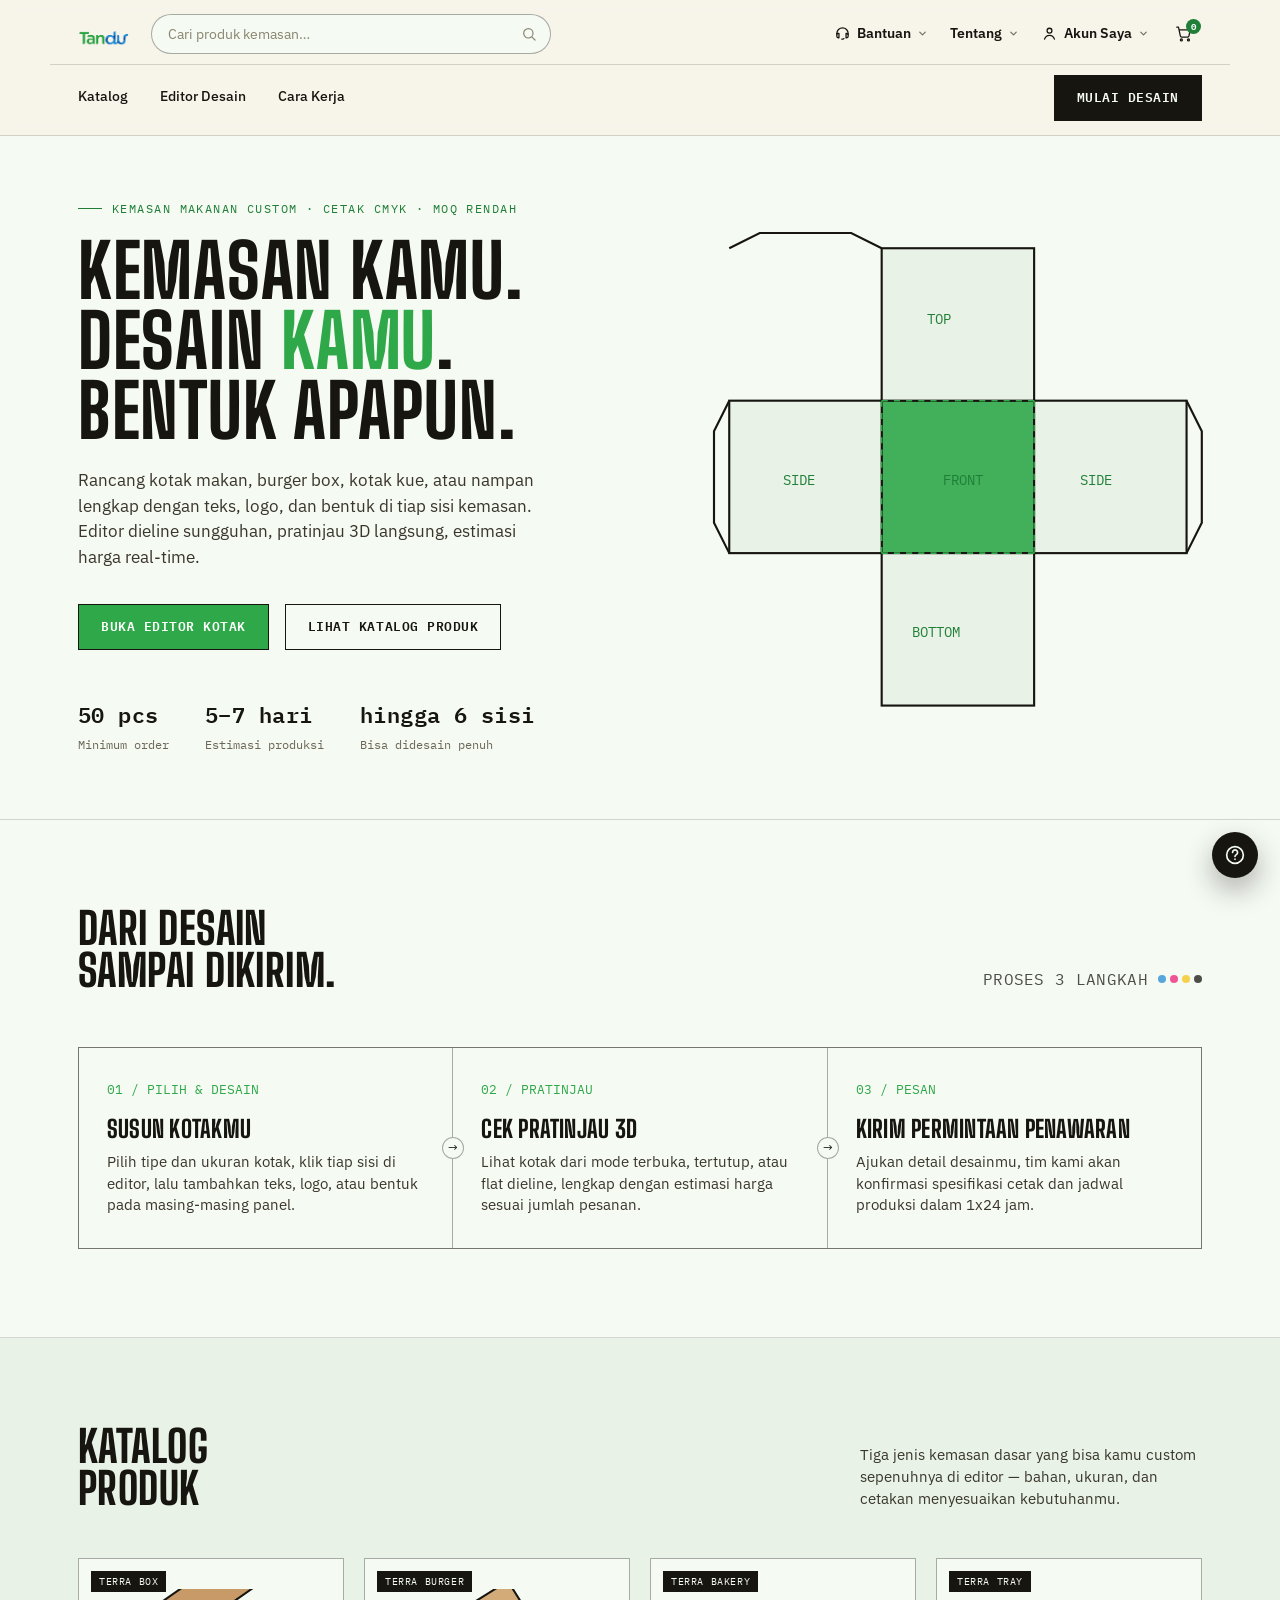
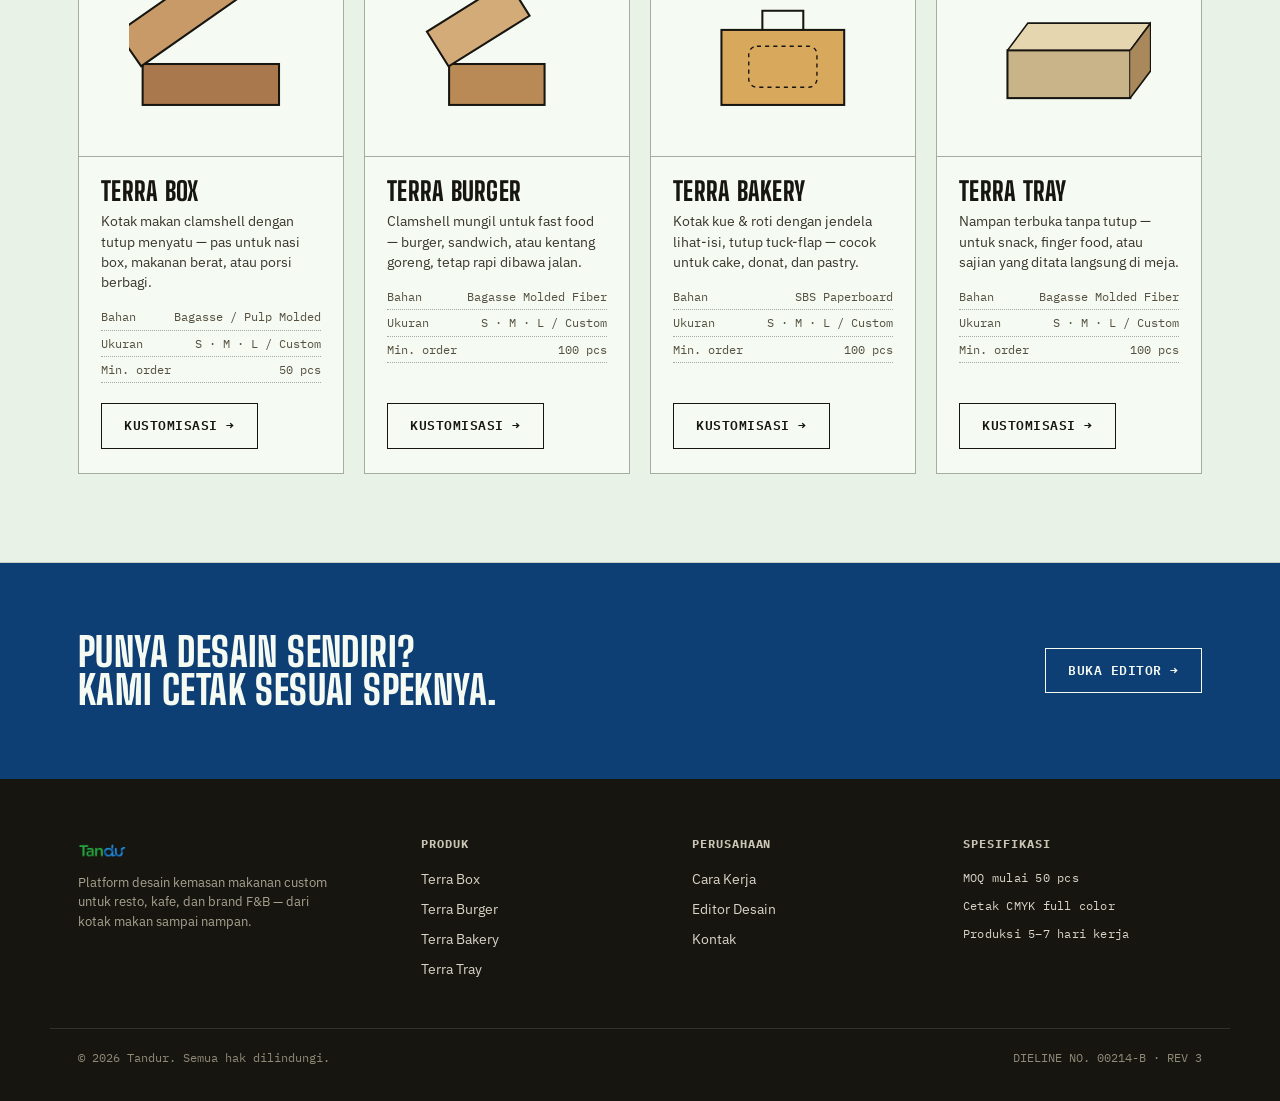
==== index.html @ 661a1e77 "FIRST" ====
<!DOCTYPE html>
<html lang="id">
<head>
<meta charset="UTF-8">
<meta name="viewport" content="width=device-width, initial-scale=1.0">
<title>Tandur — Kemasan Custom Kamu, Didesain Sendiri</title>
<link rel="preconnect" href="https://fonts.googleapis.com">
<link href="https://fonts.googleapis.com/css2?family=Big+Shoulders+Display:wght@600;700;800;900&family=IBM+Plex+Sans:wght@400;500;600;700&family=IBM+Plex+Mono:wght@400;500;600&display=swap" rel="stylesheet">
<link rel="stylesheet" href="style.css">
</head>
<body>

<header>
  <div class="nav-top wrap">
    <a href="index.html" class="logo" style="text-decoration:none;"><img src="assets/logo/tandur.png" alt="Tandur"></a>

    <div class="nav-search">
      <input type="text" placeholder="Cari produk kemasan…" aria-label="Cari produk">
      <svg viewBox="0 0 24 24" fill="none" stroke="currentColor" stroke-width="1.8" stroke-linecap="round"><circle cx="11" cy="11" r="7"></circle><line x1="21" y1="21" x2="16.65" y2="16.65"></line></svg>
    </div>

    <div class="nav-utility">
      <div class="nav-util" id="navHelp">
        <button class="nav-util-btn" id="navHelpBtn" aria-expanded="false" aria-controls="navHelpPanel">
          <svg viewBox="0 0 24 24" fill="none" stroke="currentColor" stroke-width="1.8" stroke-linecap="round" stroke-linejoin="round"><path d="M4 13v-1a8 8 0 0 1 16 0v1"></path><path d="M4 13v3a2 2 0 0 0 2 2h1v-6H5a1 1 0 0 0-1 1Z"></path><path d="M20 13v3a2 2 0 0 1-2 2h-1v-6h1a1 1 0 0 1 1 1Z"></path><path d="M14 19a2 2 0 0 1-2 1h-1"></path></svg>
          <span>Bantuan</span>
          <svg class="chev" viewBox="0 0 24 24" fill="none" stroke="currentColor" stroke-width="2.6" stroke-linecap="round" stroke-linejoin="round"><polyline points="6 9 12 15 18 9"></polyline></svg>
        </button>
        <div class="nav-panel help-panel" id="navHelpPanel" role="dialog" aria-label="Bantuan">
          <div class="help-top-hours mono">SENIN–JUMAT, 08.00–18.00 (WIB)</div>
          <div class="help-main">
            <div class="help-intro">
              <svg class="mascot" viewBox="0 0 100 100" fill="none" aria-hidden="true">
                <path d="M20 30 L35 12 H65 L80 30" fill="none" stroke="#171510" stroke-width="2.5" stroke-linejoin="round"></path>
                <rect x="20" y="30" width="60" height="55" rx="6" fill="#EFE8D8" stroke="#171510" stroke-width="2.5"></rect>
                <line x1="50" y1="30" x2="50" y2="85" stroke="#171510" stroke-width="1.5" stroke-dasharray="4 4"></line>
                <rect x="10" y="46" width="11" height="19" rx="4" fill="#A9784C" stroke="#171510" stroke-width="2"></rect>
                <rect x="79" y="46" width="11" height="19" rx="4" fill="#A9784C" stroke="#171510" stroke-width="2"></rect>
                <circle cx="38" cy="53" r="3.2" fill="#171510"></circle>
                <circle cx="62" cy="53" r="3.2" fill="#171510"></circle>
                <path d="M40 67 Q50 75 60 67" stroke="#171510" stroke-width="2.5" fill="none" stroke-linecap="round"></path>
              </svg>
              <p>Ada pertanyaan sebelum pesan? Belum yakin mau mulai dari mana? Butuh ide biar kemasanmu maksimal?</p>
              <p>Kami gampang diajak ngobrol. Kasih tahu kami gimana caranya bisa bantu!</p>
              <p>Kami punya opsi kemasan yang bahkan belum kepikiran sama kamu.</p>
              <a href="#" class="cta">Ajukan Sesi Konsultasi Gratis →</a>
            </div>
            <div class="help-contacts">
              <div class="help-contact-item">
                <svg viewBox="0 0 24 24" fill="none" stroke="currentColor" stroke-width="1.8" stroke-linecap="round" stroke-linejoin="round"><rect x="3" y="4" width="18" height="15" rx="2"></rect><circle cx="9" cy="10" r="2"></circle><path d="M21 15l-5-4-4 3-3-2-6 5"></path></svg>
                <div><div class="hc-label">Cek File Desain</div><div class="hc-detail">prepress@tandur.id</div></div>
                <div class="hc-right"><b>dalam 4 jam</b><span>(jam kerja)</span></div>
              </div>
              <div class="help-contact-item">
                <svg viewBox="0 0 24 24" fill="none" stroke="currentColor" stroke-width="1.8" stroke-linecap="round" stroke-linejoin="round"><rect x="3" y="5" width="18" height="14" rx="2"></rect><path d="M3 7l9 6 9-6"></path></svg>
                <div><div class="hc-label">Email Kami</div><div class="hc-detail">halo@tandur.id</div></div>
                <div class="hc-right"><b>dalam 30 menit–4 jam</b><span>(jam kerja)</span></div>
              </div>
              <div class="help-hours-row mono">SENIN–JUMAT 24/5 · SABTU–MINGGU 08.00–19.00 (WIB)</div>
              <div class="help-contact-item">
                <svg viewBox="0 0 24 24" fill="none" stroke="currentColor" stroke-width="1.8" stroke-linecap="round" stroke-linejoin="round"><path d="M22 16.9v3a2 2 0 0 1-2.2 2 19.8 19.8 0 0 1-8.6-3.1 19.5 19.5 0 0 1-6-6 19.8 19.8 0 0 1-3.1-8.6A2 2 0 0 1 4.1 2h3a2 2 0 0 1 2 1.7c.1 1 .3 2 .6 2.9a2 2 0 0 1-.5 2.1L8 9.9a16 16 0 0 0 6 6l1.2-1.2a2 2 0 0 1 2.1-.5c.9.3 1.9.5 2.9.6a2 2 0 0 1 1.8 2Z"></path></svg>
                <div><div class="hc-label">Telepon Kami</div><div class="hc-detail">0800-1-56-2825</div></div>
                <div class="hc-right"><span class="available">tersedia</span></div>
              </div>
              <div class="help-contact-item">
                <svg viewBox="0 0 24 24" fill="none" stroke="currentColor" stroke-width="1.8" stroke-linecap="round" stroke-linejoin="round"><path d="M21 11.5a8.4 8.4 0 0 1-.9 3.8 8.5 8.5 0 0 1-7.6 4.7 8.4 8.4 0 0 1-3.8-.9L3 21l1.9-5.7a8.4 8.4 0 0 1-.9-3.8 8.5 8.5 0 0 1 4.7-7.6 8.4 8.4 0 0 1 3.8-.9h.5a8.48 8.48 0 0 1 8 8v.5Z"></path></svg>
                <div><div class="hc-label">Chat dengan Kami</div></div>
                <div class="hc-right"><span class="available">tersedia</span></div>
              </div>
            </div>
          </div>
          <div class="help-divider"></div>
          <div class="help-faq-head">
            <div class="ttl">
              <svg viewBox="0 0 24 24" fill="none" stroke="currentColor" stroke-width="1.8" stroke-linecap="round" stroke-linejoin="round"><circle cx="12" cy="12" r="9"></circle><path d="M9.1 9a3 3 0 1 1 4.6 2.5c-.9.6-1.7 1.1-1.7 2.3"></path><line x1="12" y1="17" x2="12" y2="17"></line></svg>
              <span>Top FAQ</span>
            </div>
            <a href="#">Lihat Semua FAQ</a>
          </div>
          <div class="help-faq">
            <button class="arrow" id="faqPrev" aria-label="FAQ sebelumnya">
              <svg viewBox="0 0 24 24" fill="none" stroke="currentColor" stroke-width="2.2" stroke-linecap="round" stroke-linejoin="round"><polyline points="15 18 9 12 15 6"></polyline></svg>
            </button>
            <div class="help-faq-body">
              <div class="q" id="faqQ"></div>
              <div class="a" id="faqA"></div>
            </div>
            <button class="arrow" id="faqNext" aria-label="FAQ berikutnya">
              <svg viewBox="0 0 24 24" fill="none" stroke="currentColor" stroke-width="2.2" stroke-linecap="round" stroke-linejoin="round"><polyline points="9 18 15 12 9 6"></polyline></svg>
            </button>
          </div>
        </div>
      </div>

      <div class="nav-util" id="navAbout">
        <button class="nav-util-btn" id="navAboutBtn" aria-expanded="false" aria-controls="navAboutPanel">
          <span>Tentang</span>
          <svg class="chev" viewBox="0 0 24 24" fill="none" stroke="currentColor" stroke-width="2.6" stroke-linecap="round" stroke-linejoin="round"><polyline points="6 9 12 15 18 9"></polyline></svg>
        </button>
        <div class="nav-panel simple" id="navAboutPanel">
          <a href="#cara-kerja">Cara Kerja</a>
          <a href="#katalog">Katalog Produk</a>
          <a href="#">Tentang Tandur</a>
          <a href="#">Kontak</a>
        </div>
      </div>

      <div class="nav-util" id="navAccount">
        <button class="nav-util-btn" id="navAccountBtn" aria-expanded="false" aria-controls="navAccountPanel">
          <svg viewBox="0 0 24 24" fill="none" stroke="currentColor" stroke-width="1.8" stroke-linecap="round" stroke-linejoin="round"><circle cx="12" cy="8" r="3.4"></circle><path d="M5 20c1.2-3.6 4-5.4 7-5.4s5.8 1.8 7 5.4"></path></svg>
          <span>Akun Saya</span>
          <svg class="chev" viewBox="0 0 24 24" fill="none" stroke="currentColor" stroke-width="2.6" stroke-linecap="round" stroke-linejoin="round"><polyline points="6 9 12 15 18 9"></polyline></svg>
        </button>
        <div class="nav-panel simple" id="navAccountPanel">
          <a href="#" id="navSignIn">Masuk</a>
          <a href="#" id="navSignUp">Daftar Akun</a>
          <a href="#">Lacak Pesanan</a>
          <a href="#">Riwayat Desain</a>
          <a href="#" id="navSignOut" style="display:none;">Keluar</a>
        </div>
      </div>

      <div class="nav-util" id="navCart">
        <button class="nav-util-btn nav-cart-btn" id="navCartBtn" aria-expanded="false" aria-controls="navCartPanel" aria-label="Keranjang belanja">
          <svg viewBox="0 0 24 24" fill="none" stroke="currentColor" stroke-width="1.8" stroke-linecap="round" stroke-linejoin="round"><circle cx="9" cy="21" r="1.4"></circle><circle cx="19" cy="21" r="1.4"></circle><path d="M2.5 3h2.4l2.6 12.4a2 2 0 0 0 2 1.6h8.2a2 2 0 0 0 2-1.6L21.5 7H6.2"></path></svg>
          <span class="cart-badge" id="cartBadge">0</span>
        </button>
        <div class="nav-panel simple cart-panel" id="navCartPanel" role="dialog" aria-label="Keranjang belanja">
          <div class="cart-panel-head">Keranjang Kamu</div>
          <div class="cart-list" id="cartList"></div>
          <div class="cart-empty" id="cartEmpty">Keranjang kamu masih kosong.</div>
          <div class="cart-footer" id="cartFooter">
            <div class="cart-total"><span>Estimasi Total</span><span id="cartTotal">Rp0</span></div>
            <button class="btn btn-solid" id="cartCheckoutBtn" style="width:100%;">Lanjut ke Checkout →</button>
          </div>
        </div>
      </div>
    </div>
  </div>

  <nav class="nav-bottom wrap">
    <div class="links">
      <a href="#katalog">Katalog</a>
      <a href="editor.html">Editor Desain</a>
      <a href="#cara-kerja">Cara Kerja</a>
    </div>
    <a href="editor.html" class="btn btn-solid">Mulai Desain</a>
  </nav>
</header>

<button class="help-float" id="helpFloat" aria-label="Buka bantuan">
  <svg viewBox="0 0 24 24" fill="none" stroke="currentColor" stroke-width="2" stroke-linecap="round" stroke-linejoin="round"><circle cx="12" cy="12" r="10"></circle><path d="M9.1 9a3 3 0 1 1 4.6 2.5c-.9.6-1.7 1.1-1.7 2.3"></path><line x1="12" y1="17" x2="12" y2="17"></line></svg>
</button>

<section class="hero">
  <div class="wrap">
    <div>
      <div class="eyebrow">KEMASAN MAKANAN CUSTOM · CETAK CMYK · MOQ RENDAH</div>
      <h1>Kemasan kamu.<br>Desain <span class="hl">kamu</span>.<br>Bentuk apapun.</h1>
      <p class="lead">Rancang kotak makan, burger box, kotak kue, atau nampan lengkap dengan teks, logo, dan bentuk di tiap sisi kemasan. Editor dieline sungguhan, pratinjau 3D langsung, estimasi harga real-time.</p>
      <div class="ctas">
        <a href="editor.html" class="btn btn-accent">Buka Editor Kotak</a>
        <a href="#katalog" class="btn">Lihat Katalog Produk</a>
      </div>
      <div class="stats">
        <div><b class="mono">50 pcs</b><span>Minimum order</span></div>
        <div><b class="mono">5–7 hari</b><span>Estimasi produksi</span></div>
        <div><b class="mono">hingga 6 sisi</b><span>Bisa didesain penuh</span></div>
      </div>
    </div>
    <div class="dieline-stage" aria-hidden="true">
      <svg viewBox="0 0 320 320">
        <rect class="die-panel die-front" x="110" y="110" width="100" height="100"></rect>
        <rect class="die-panel" x="10" y="110" width="100" height="100"></rect>
        <rect class="die-panel" x="210" y="110" width="100" height="100"></rect>
        <rect class="die-panel" x="110" y="10" width="100" height="100"></rect>
        <rect class="die-panel" x="110" y="210" width="100" height="100"></rect>
        <line class="die-fold" x1="110" y1="110" x2="110" y2="210"></line>
        <line class="die-fold" x1="210" y1="110" x2="210" y2="210"></line>
        <line class="die-fold" x1="110" y1="110" x2="210" y2="110"></line>
        <line class="die-fold" x1="110" y1="210" x2="210" y2="210"></line>
        <path class="die-cut" d="M10 110 L 0 130 L 0 190 L 10 210" ></path>
        <path class="die-cut" d="M310 110 L 320 130 L 320 190 L 310 210" ></path>
        <path class="die-cut" d="M110 10 L 90 0 L 30 0 L 10 10" ></path>
        <text class="die-label" x="150" y="165">FRONT</text>
        <text class="die-label" x="45" y="165">SIDE</text>
        <text class="die-label" x="240" y="165">SIDE</text>
        <text class="die-label" x="140" y="60">TOP</text>
        <text class="die-label" x="130" y="265">BOTTOM</text>
      </svg>
    </div>
  </div>
</section>

<section class="how" id="cara-kerja">
  <div class="wrap">
    <div class="head">
      <h2>Dari desain<br>sampai dikirim.</h2>
      <div class="regbar"><span class="mono">PROSES 3 LANGKAH</span><div class="cmyk-dots"><span></span><span></span><span></span><span></span></div></div>
    </div>
    <div class="how-steps">
      <div class="how-step"><div class="seq">01 / PILIH &amp; DESAIN</div><h3>Susun kotakmu</h3><p>Pilih tipe dan ukuran kotak, klik tiap sisi di editor, lalu tambahkan teks, logo, atau bentuk pada masing-masing panel.</p><div class="arrow">→</div></div>
      <div class="how-step"><div class="seq">02 / PRATINJAU</div><h3>Cek pratinjau 3D</h3><p>Lihat kotak dari mode terbuka, tertutup, atau flat dieline, lengkap dengan estimasi harga sesuai jumlah pesanan.</p><div class="arrow">→</div></div>
      <div class="how-step"><div class="seq">03 / PESAN</div><h3>Kirim permintaan penawaran</h3><p>Ajukan detail desainmu, tim kami akan konfirmasi spesifikasi cetak dan jadwal produksi dalam 1x24 jam.</p></div>
    </div>
  </div>
</section>

<section class="catalog" id="katalog">
  <div class="wrap">
    <div class="head">
      <h2>Katalog<br>Produk</h2>
      <p class="lead" style="max-width:38ch; font-size:14.5px; color:#3a362c;">Tiga jenis kemasan dasar yang bisa kamu custom sepenuhnya di editor — bahan, ukuran, dan cetakan menyesuaikan kebutuhanmu.</p>
    </div>
    <div class="cat-grid">
      <div class="cat-card">
        <div class="cat-thumb"><span class="spec-tag">Terra Box</span>
          <svg viewBox="0 0 120 100">
            <rect x="10" y="55" width="100" height="30" fill="#A9784C" stroke="#171510" stroke-width="1.5"/>
            <g transform="rotate(-35 20 55)"><rect x="10" y="20" width="100" height="30" fill="#c79a68" stroke="#171510" stroke-width="1.5"/></g>
          </svg></div>
        <div class="cat-body">
          <h3>Terra Box</h3>
          <p>Kotak makan clamshell dengan tutup menyatu — pas untuk nasi box, makanan berat, atau porsi berbagi.</p>
          <div class="spec-list"><div><span>Bahan</span><span>Bagasse / Pulp Molded</span></div><div><span>Ukuran</span><span>S · M · L / Custom</span></div><div><span>Min. order</span><span>50 pcs</span></div></div>
          <a href="editor.html?type=box" class="btn">Kustomisasi →</a>
        </div>
      </div>
      <div class="cat-card">
        <div class="cat-thumb"><span class="spec-tag">Terra Burger</span>
          <svg viewBox="0 0 120 100">
            <rect x="25" y="55" width="70" height="30" fill="#B98A55" stroke="#171510" stroke-width="1.5"/>
            <g transform="rotate(-32 33 55)"><rect x="25" y="22" width="70" height="30" fill="#d3ab78" stroke="#171510" stroke-width="1.5"/></g>
          </svg></div>
        <div class="cat-body">
          <h3>Terra Burger</h3>
          <p>Clamshell mungil untuk fast food — burger, sandwich, atau kentang goreng, tetap rapi dibawa jalan.</p>
          <div class="spec-list"><div><span>Bahan</span><span>Bagasse Molded Fiber</span></div><div><span>Ukuran</span><span>S · M · L / Custom</span></div><div><span>Min. order</span><span>100 pcs</span></div></div>
          <a href="editor.html?type=burger" class="btn">Kustomisasi →</a>
        </div>
      </div>
      <div class="cat-card">
        <div class="cat-thumb"><span class="spec-tag">Terra Bakery</span>
          <svg viewBox="0 0 120 100">
            <path d="M45 30 L45 16 L75 16 L75 30" fill="none" stroke="#171510" stroke-width="1.5"/>
            <rect x="15" y="30" width="90" height="55" fill="#D8A85C" stroke="#171510" stroke-width="1.5"/>
            <rect x="35" y="42" width="50" height="30" rx="6" fill="none" stroke="#171510" stroke-width="1" stroke-dasharray="3 3"/>
          </svg></div>
        <div class="cat-body">
          <h3>Terra Bakery</h3>
          <p>Kotak kue &amp; roti dengan jendela lihat-isi, tutup tuck-flap — cocok untuk cake, donat, dan pastry.</p>
          <div class="spec-list"><div><span>Bahan</span><span>SBS Paperboard</span></div><div><span>Ukuran</span><span>S · M · L / Custom</span></div><div><span>Min. order</span><span>100 pcs</span></div></div>
          <a href="editor.html?type=bakery" class="btn">Kustomisasi →</a>
        </div>
      </div>
      <div class="cat-card">
        <div class="cat-thumb"><span class="spec-tag">Terra Tray</span>
          <svg viewBox="0 0 120 100">
            <path d="M15 45 L30 25 L120 25 L105 45" fill="#e6d6b0" stroke="#171510" stroke-width="1.2"/>
            <rect x="15" y="45" width="90" height="35" fill="#c9b48a" stroke="#171510" stroke-width="1.5"/>
            <path d="M105 45 L120 25 L120 60 L105 80" fill="#a9895c" stroke="#171510" stroke-width="1.2"/>
          </svg></div>
        <div class="cat-body">
          <h3>Terra Tray</h3>
          <p>Nampan terbuka tanpa tutup — untuk snack, finger food, atau sajian yang ditata langsung di meja.</p>
          <div class="spec-list"><div><span>Bahan</span><span>Bagasse Molded Fiber</span></div><div><span>Ukuran</span><span>S · M · L / Custom</span></div><div><span>Min. order</span><span>100 pcs</span></div></div>
          <a href="editor.html?type=tray" class="btn">Kustomisasi →</a>
        </div>
      </div>
    </div>
  </div>
</section>

<section class="band">
  <div class="wrap">
    <h2>Punya desain sendiri?<br>Kami cetak sesuai speknya.</h2>
    <a href="editor.html" class="btn">Buka Editor →</a>
  </div>
</section>

<footer>
  <div class="wrap">
    <div>
      <div class="logo" style="margin-bottom:14px;"><img src="assets/logo/tandur.png" alt="Tandur" style="height:24px;"></div>
      <p style="font-size:13px; color:#a8a390; max-width:32ch;">Platform desain kemasan makanan custom untuk resto, kafe, dan brand F&amp;B — dari kotak makan sampai nampan.</p>
    </div>
    <div><h4>Produk</h4><ul><li><a href="#katalog">Terra Box</a></li><li><a href="#katalog">Terra Burger</a></li><li><a href="#katalog">Terra Bakery</a></li><li><a href="#katalog">Terra Tray</a></li></ul></div>
    <div><h4>Perusahaan</h4><ul><li><a href="#cara-kerja">Cara Kerja</a></li><li><a href="editor.html">Editor Desain</a></li><li><a href="#">Kontak</a></li></ul></div>
    <div><h4>Spesifikasi</h4><ul class="mono" style="font-size:12px;"><li>MOQ mulai 50 pcs</li><li>Cetak CMYK full color</li><li>Produksi 5–7 hari kerja</li></ul></div>
  </div>
  <div class="wrap foot-bottom"><span>© 2026 Tandur. Semua hak dilindungi.</span><span>DIELINE NO. 00214-B · REV 3</span></div>
</footer>

<script type="module">
import { supabase, getCurrentUser, signInWithEmail, signOut, getCartItems, removeCartItem, getAllProductSizes } from './supabase-client.js';

const rupiah = (n) => 'Rp' + Math.round(n).toLocaleString('id-ID');

/* ---- keranjang: render isi cart_items (join product_types) ke dropdown ---- */
async function refreshCart(user){
  const cartBadge = document.getElementById('cartBadge');
  const list = document.getElementById('cartList');
  const empty = document.getElementById('cartEmpty');
  const footer = document.getElementById('cartFooter');
  const totalEl = document.getElementById('cartTotal');

  if(!user){
    cartBadge.textContent = '0';
    list.innerHTML = '';
    footer.style.display = 'none';
    empty.style.display = 'block';
    empty.textContent = 'Masuk dulu untuk mulai belanja.';
    return;
  }

  const items = await getCartItems();
  cartBadge.textContent = items.length;

  if(items.length === 0){
    list.innerHTML = '';
    footer.style.display = 'none';
    empty.style.display = 'block';
    empty.textContent = 'Keranjang kamu masih kosong.';
    return;
  }

  empty.style.display = 'none';
  footer.style.display = 'block';

  const sizes = await getAllProductSizes();
  const multiplierFor = (productTypeId, sizeCode) => {
    const row = sizes.find(s => s.product_type_id === productTypeId && s.size_code === sizeCode);
    return row ? Number(row.price_multiplier) : 1;
  };

  let total = 0;
  list.innerHTML = items.map(item => {
    const pt = item.product_types;
    const basePrice = pt ? Number(pt.base_price_per_pcs) : 0;
    const mult = pt ? multiplierFor(pt.id, item.size_code) : 1;
    const subtotal = basePrice * mult * item.quantity;
    total += subtotal;
    return `
      <div class="cart-item" data-id="${item.id}">
        <div class="cart-item-info">
          <div class="cart-item-name">${pt ? pt.name : 'Produk'}</div>
          <div class="cart-item-meta">Ukuran ${item.size_code} · ${item.quantity} pcs</div>
          <div class="cart-item-price">${rupiah(subtotal)}</div>
        </div>
        <button class="cart-item-remove" data-id="${item.id}" aria-label="Hapus dari keranjang">×</button>
      </div>`;
  }).join('');
  totalEl.textContent = rupiah(total);

  list.querySelectorAll('.cart-item-remove').forEach(btn=>{
    btn.addEventListener('click', async (e)=>{
      e.stopPropagation();
      btn.disabled = true;
      await removeCartItem(btn.dataset.id);
      refreshCart(user);
    });
  });
}

/* ---- akun: status login, dan trigger refresh keranjang ---- */
async function refreshAccountUI(){
  const user = await getCurrentUser();
  const signInLink = document.getElementById('navSignIn');
  const signUpLink = document.getElementById('navSignUp');
  const signOutLink = document.getElementById('navSignOut');

  if(user){
    signInLink.style.display = 'none';
    signUpLink.style.display = 'none';
    signOutLink.style.display = 'block';
    signOutLink.textContent = `Keluar (${user.email})`;
  } else {
    signInLink.style.display = 'block';
    signUpLink.style.display = 'block';
    signOutLink.style.display = 'none';
  }

  await refreshCart(user);
}

document.getElementById('cartCheckoutBtn').addEventListener('click', ()=>{
  alert('Checkout akan segera hadir — tim kami akan hubungi kamu untuk proses pesanan lebih lanjut.');
});

async function handleSignIn(e){
  e.preventDefault();
  const email = prompt('Masukkan email kamu — kami akan kirim link masuk (tanpa password):');
  if(!email) return;
  const { error } = await signInWithEmail(email);
  alert(error ? 'Gagal mengirim link: ' + error.message : `Link masuk sudah dikirim ke ${email}, cek inbox kamu.`);
}

document.getElementById('navSignIn').addEventListener('click', handleSignIn);
document.getElementById('navSignUp').addEventListener('click', handleSignIn);
document.getElementById('navSignOut').addEventListener('click', async (e)=>{
  e.preventDefault();
  await signOut();
  refreshAccountUI();
});

supabase.auth.onAuthStateChange(()=> refreshAccountUI());
refreshAccountUI();

/* ---- utility nav dropdowns (Bantuan / Tentang / Akun Saya) ---- */
const NAV_UTIL_IDS = ['navHelp','navAbout','navAccount','navCart'];
function closeAllNavUtils(){
  NAV_UTIL_IDS.forEach(id=>{
    document.getElementById(id).classList.remove('open');
    document.getElementById(id+'Btn').setAttribute('aria-expanded','false');
  });
}
NAV_UTIL_IDS.forEach(id=>{
  const wrap = document.getElementById(id);
  const btn = document.getElementById(id+'Btn');
  btn.addEventListener('click', (e)=>{
    e.stopPropagation();
    const willOpen = !wrap.classList.contains('open');
    closeAllNavUtils();
    if(willOpen){ wrap.classList.add('open'); btn.setAttribute('aria-expanded','true'); }
  });
});
document.addEventListener('click', (e)=>{
  NAV_UTIL_IDS.forEach(id=>{
    const wrap = document.getElementById(id);
    if(!wrap.contains(e.target)) wrap.classList.remove('open');
  });
});
document.addEventListener('keydown', (e)=>{ if(e.key==='Escape') closeAllNavUtils(); });

/* ---- floating help button opens the same Bantuan panel ---- */
document.getElementById('helpFloat').addEventListener('click', ()=>{
  closeAllNavUtils();
  document.getElementById('navHelp').classList.add('open');
  document.getElementById('navHelpBtn').setAttribute('aria-expanded','true');
});

/* ---- Top FAQ carousel inside the Bantuan panel ---- */
const FAQS = [
  {
    q: 'Apa yang terjadi setelah saya pesan? Apakah saya dapat proof sebelum dicetak?',
    a: 'Setelah checkout, tim Prepress kami akan meninjau desainmu untuk hal-hal teknis dan mengirim proof digital 2D ke email kamu dalam 24 jam. Kalau ada revisi, kirim catatan langsung lewat halaman proof dan tim kami akan bantu menyelesaikannya untuk dicetak.'
  },
  {
    q: 'Berapa minimum order dan berapa lama estimasi produksinya?',
    a: 'Minimum order mulai dari 50 pcs untuk Terra Box, dan 100 pcs untuk tipe lainnya. Estimasi produksi sekitar 5–7 hari kerja setelah desain final disetujui.'
  },
  {
    q: 'Apakah saya bisa custom bentuk dan ukuran kemasan sendiri?',
    a: 'Bisa. Selain ukuran S/M/L, kamu juga bisa memasukkan ukuran custom langsung di Editor Desain, dan tim kami akan konfirmasi kelayakan cetaknya sebelum masuk produksi.'
  }
];
let faqIndex = 0;
function renderFaq(){
  document.getElementById('faqQ').textContent = FAQS[faqIndex].q;
  document.getElementById('faqA').textContent = FAQS[faqIndex].a;
}
document.getElementById('faqPrev').addEventListener('click', ()=>{ faqIndex = (faqIndex - 1 + FAQS.length) % FAQS.length; renderFaq(); });
document.getElementById('faqNext').addEventListener('click', ()=>{ faqIndex = (faqIndex + 1) % FAQS.length; renderFaq(); });
renderFaq();
</script>

</body>
</html>
---- style.css ----
:root{
    --paper:#F5FAF3;
    --paper-2:#E8F2E6;
    --ink:#171510;
    --navy:#0D3E74;
    --navy-2:#1B63AE;
    --kraft:#2FA84A;
    --kraft-dark:#1F7F37;
    --cyan:#238BD2;
    --magenta:#EC1E79;
    --yellow:#F5C518;
    --line: rgba(23,21,16,0.16);
    --line-strong: rgba(23,21,16,0.35);
  }
  *{box-sizing:border-box; margin:0; padding:0;}
  html{scroll-behavior:smooth;}
  body{
    background:var(--paper);
    color:var(--ink);
    font-family:'IBM Plex Sans', sans-serif;
    line-height:1.5;
    -webkit-font-smoothing:antialiased;
  }
  h1,h2,h3,.display{
    font-family:'Big Shoulders Display', sans-serif;
    text-transform:uppercase;
    letter-spacing:0.01em;
    line-height:0.95;
    font-weight:800;
  }
  .mono{ font-family:'IBM Plex Mono', monospace; letter-spacing:0.02em; }
  a{color:inherit;}
  img{max-width:100%;display:block;}
  button{ font-family:inherit; }
  .wrap{max-width:1180px; margin:0 auto; padding:0 28px;}

  .regbar{ display:flex; align-items:center; gap:10px; color: var(--ink); opacity:0.75; }
  .cmyk-dots{ display:flex; gap:4px; }
  .cmyk-dots span{ width:8px; height:8px; border-radius:50%; display:inline-block; }
  .cmyk-dots span:nth-child(1){background:var(--cyan);}
  .cmyk-dots span:nth-child(2){background:var(--magenta);}
  .cmyk-dots span:nth-child(3){background:var(--yellow);}
  .cmyk-dots span:nth-child(4){background:var(--ink);}

  header{ position:sticky; top:0; z-index:50; background:rgba(247,243,234,0.92); backdrop-filter: blur(6px); border-bottom:1px solid var(--line); }
  nav{ display:flex; align-items:center; justify-content:space-between; padding:18px 28px; max-width:1180px; margin:0 auto; }
  .logo{ display:flex; align-items:center; gap:10px; font-size:22px; flex:none; }
  .logo img{ height:26px; width:auto; display:block; }
  nav .links{ display:flex; gap:32px; font-size:14px; font-weight:500; }
  nav .links a{ text-decoration:none; border-bottom:1px solid transparent; padding-bottom:2px; transition:border-color .2s; }
  nav .links a:hover{ border-color: var(--ink); }

  /* ============ two-row header: search + Bantuan/Tentang/Akun/cart on top,
     category links + CTA below ============ */
  .nav-top{ display:flex; align-items:center; gap:22px; padding-top:14px; padding-bottom:10px; }
  .nav-search{ position:relative; flex:1; max-width:400px; }
  .nav-search input{
    width:100%; padding:10px 40px 10px 16px; border-radius:999px; border:1px solid var(--line-strong);
    background:var(--paper); font-family:'IBM Plex Sans',sans-serif; font-size:13.5px; color:var(--ink);
  }
  .nav-search input::placeholder{ color:#8a8570; }
  .nav-search input:focus{ outline:none; border-color:var(--kraft); }
  .nav-search svg{ position:absolute; right:14px; top:50%; transform:translateY(-50%); width:16px; height:16px; color:#8a8570; pointer-events:none; }

  .nav-utility{ display:flex; align-items:center; gap:2px; margin-left:auto; flex:none; }
  .nav-util{ position:relative; }
  .nav-util-btn{
    display:flex; align-items:center; gap:6px; background:none; border:none; border-bottom:2px solid transparent;
    padding:9px 10px; font-family:'IBM Plex Sans',sans-serif; font-size:13.5px; font-weight:600; color:var(--ink); cursor:pointer;
  }
  .nav-util-btn svg:not(.chev){ width:17px; height:17px; }
  .nav-util-btn .chev{ width:11px; height:11px; opacity:0.6; transition:transform .15s; }
  .nav-util-btn:hover{ color:var(--kraft-dark); }
  .nav-util.open .nav-util-btn{ color:var(--kraft-dark); border-color:var(--kraft-dark); }
  .nav-util.open .nav-util-btn .chev{ transform:rotate(180deg); }

  .nav-panel{
    position:absolute; top:calc(100% + 12px); right:0; background:var(--paper); border:1px solid var(--line-strong);
    box-shadow:0 20px 46px rgba(23,21,16,0.2); z-index:120; display:none;
  }
  .nav-util.open .nav-panel{ display:block; }
  /* invisible bridge over the 12px gap so moving the cursor from the
     button down into the panel doesn't drop out of hover in between */
  .nav-panel::before{ content:''; position:absolute; top:-12px; left:0; right:0; height:12px; }
  .nav-panel.simple{ min-width:200px; padding:8px; }
  .nav-panel.simple a{ display:block; padding:9px 12px; font-size:13.5px; text-decoration:none; color:var(--ink); border-radius:5px; }
  .nav-panel.simple a:hover{ background:var(--paper-2); }

  /* hover-to-open on devices with a real pointer; touch/click toggle (.open, set via JS)
     still works everywhere as the fallback for touch devices */
  @media (hover:hover) and (pointer:fine){
    .nav-util:hover .nav-panel{ display:block; }
    .nav-util:hover .nav-util-btn{ color:var(--kraft-dark); border-color:var(--kraft-dark); }
    .nav-util:hover .nav-util-btn .chev{ transform:rotate(180deg); }
  }

  .nav-cart-btn{ position:relative; margin-left:4px; }
  .nav-cart-btn svg{ width:20px; height:20px; }
  .cart-badge{
    position:absolute; top:3px; right:1px; background:var(--kraft-dark); color:#fff; font-size:9px; font-weight:700;
    width:15px; height:15px; border-radius:50%; display:flex; align-items:center; justify-content:center; font-family:'IBM Plex Mono',monospace;
  }

  /* ---- Cart dropdown panel ---- */
  .cart-panel{ min-width:300px; max-width:340px; padding:14px; }
  .cart-panel-head{ font-family:'Big Shoulders Display', sans-serif; font-weight:800; text-transform:uppercase; font-size:15px; letter-spacing:0.01em; margin-bottom:10px; }
  .cart-list{ display:flex; flex-direction:column; gap:8px; max-height:280px; overflow-y:auto; }
  .cart-item{ display:flex; align-items:flex-start; justify-content:space-between; gap:8px; padding:9px 10px; border:1px solid var(--line); border-radius:7px; }
  .cart-item-info{ flex:1; min-width:0; }
  .cart-item-name{ font-size:13px; font-weight:700; margin-bottom:2px; }
  .cart-item-meta{ font-size:11.5px; color:#6b6656; margin-bottom:4px; }
  .cart-item-price{ font-size:12.5px; font-family:'IBM Plex Mono', monospace; color:var(--kraft-dark); }
  .cart-item-remove{ background:none; border:none; cursor:pointer; color:#a8a390; font-size:17px; line-height:1; padding:2px 4px; flex:none; }
  .cart-item-remove:hover{ color:var(--magenta); }
  .cart-item-remove:disabled{ opacity:0.4; cursor:default; }
  .cart-empty{ display:none; font-size:13px; color:#6b6656; text-align:center; padding:18px 4px; }
  .cart-footer{ display:none; border-top:1px solid var(--line); margin-top:10px; padding-top:10px; }
  .cart-total{ display:flex; align-items:center; justify-content:space-between; font-size:13px; font-weight:700; margin-bottom:10px; }
  .cart-total span:last-child{ font-family:'IBM Plex Mono', monospace; }

  .nav-bottom{ display:flex; align-items:center; justify-content:space-between; padding-top:10px; padding-bottom:14px; border-top:1px solid var(--line); }

  /* ---- Bantuan (Help) panel ---- */
  .help-panel{ width:min(720px, 90vw); padding:24px 26px 20px; }
  .help-top-hours{ text-align:right; font-size:11px; color:#6b6656; margin-bottom:16px; }
  .help-main{ display:grid; grid-template-columns:1fr 1.05fr; gap:28px; }
  .help-intro .mascot{ width:78px; height:78px; margin-bottom:12px; }
  .help-intro p{ font-size:13px; color:#3a362c; margin-bottom:9px; }
  .help-intro a.cta{ display:inline-block; margin-top:2px; font-size:13px; font-weight:700; color:var(--kraft-dark); text-decoration:none; border-bottom:1px solid var(--kraft-dark); }
  .help-contacts{ display:flex; flex-direction:column; }
  .help-hours-row{ font-size:10.5px; color:#6b6656; text-align:right; padding:10px 0 4px; }
  .help-contact-item{ display:flex; align-items:center; gap:12px; padding:11px 0; border-top:1px solid var(--line); }
  .help-contact-item:first-child{ border-top:none; padding-top:0; }
  .help-contact-item svg{ width:19px; height:19px; color:var(--kraft-dark); flex:none; }
  .help-contact-item .hc-label{ font-weight:700; font-size:12.5px; }
  .help-contact-item .hc-detail{ font-size:11.5px; color:#6b6656; }
  .help-contact-item .hc-right{ margin-left:auto; text-align:right; font-size:11px; color:#6b6656; }
  .help-contact-item .hc-right b{ display:block; color:var(--kraft-dark); font-size:12px; font-weight:700; }
  .help-contact-item .hc-right .available{ color:#1E8E5A; font-weight:700; }

  .help-divider{ border-top:1px solid var(--line); margin:16px 0 14px; }
  .help-faq-head{ display:flex; align-items:center; justify-content:space-between; margin-bottom:10px; }
  .help-faq-head .ttl{ display:flex; align-items:center; gap:8px; font-weight:700; font-size:13.5px; }
  .help-faq-head .ttl svg{ width:18px; height:18px; color:var(--kraft-dark); }
  .help-faq-head a{ font-size:12px; color:var(--kraft-dark); text-decoration:none; }
  .help-faq{ display:flex; align-items:flex-start; gap:12px; }
  .help-faq .arrow{
    background:none; border:1px solid var(--line-strong); border-radius:50%; width:27px; height:27px; flex:none;
    display:flex; align-items:center; justify-content:center; cursor:pointer; color:var(--ink); padding:0;
  }
  .help-faq .arrow:hover{ background:var(--paper-2); }
  .help-faq .arrow svg{ width:14px; height:14px; }
  .help-faq-body{ flex:1; }
  .help-faq-body .q{ font-weight:700; color:var(--navy); font-size:13px; margin-bottom:5px; }
  .help-faq-body .a{ font-size:12.5px; color:#3a362c; }

  .help-float{
    position:fixed; right:22px; bottom:22px; width:46px; height:46px; border-radius:50%;
    background:var(--ink); color:var(--paper); display:flex; align-items:center; justify-content:center;
    box-shadow:0 12px 28px rgba(23,21,16,0.32); cursor:pointer; z-index:80; border:none;
  }
  .help-float svg{ width:20px; height:20px; }
  .help-float:hover{ background:var(--kraft-dark); }

  @media (max-width: 600px){
    .nav-panel.help-panel{ position:fixed; top:64px; left:50%; right:auto; transform:translateX(-50%); width:94vw; max-height:78vh; overflow-y:auto; }
  }
  .btn{ font-family:'IBM Plex Mono', monospace; font-size:13px; font-weight:600; text-transform:uppercase; letter-spacing:.04em; padding:12px 22px; border:1.5px solid var(--ink); background:transparent; color:var(--ink); cursor:pointer; display:inline-flex; align-items:center; gap:8px; text-decoration:none; transition: background .18s, color .18s; }
  .btn:hover{ background:var(--ink); color:var(--paper); }
  .btn-solid{ background:var(--ink); color:var(--paper); }
  .btn-solid:hover{ background:var(--navy); }
  .btn-accent{ border-color:var(--ink); background:var(--kraft); color:#fff; }
  .btn-accent:hover{ background:var(--ink); color:var(--kraft); }
  .btn-sm{ padding:8px 12px; font-size:11px; }

  .hero{ position:relative; overflow:hidden; border-bottom:1px solid var(--line); }
  .hero .wrap{ display:grid; grid-template-columns: 1.1fr 0.9fr; gap:40px; align-items:center; padding-top:64px; padding-bottom:64px; }
  .eyebrow{ font-family:'IBM Plex Mono',monospace; font-size:12px; text-transform:uppercase; letter-spacing:.12em; color:var(--kraft-dark); margin-bottom:18px; display:flex; align-items:center; gap:10px;}
  .eyebrow::before{ content:""; width:24px; height:1px; background:var(--kraft-dark); display:inline-block; }
  .hero h1{ font-size:clamp(40px, 6vw, 74px); }
  .hero h1 .hl{ color:var(--kraft); }
  .hero p.lead{ margin-top:22px; max-width:46ch; font-size:17px; color:#3a362c; }
  .hero .ctas{ margin-top:34px; display:flex; gap:16px; flex-wrap:wrap; }
  .hero .stats{ margin-top:48px; display:flex; gap:36px; }
  .hero .stats div{ font-family:'IBM Plex Mono',monospace; }
  .hero .stats b{ display:block; font-size:22px; font-weight:600; }
  .hero .stats span{ font-size:12px; color:#6b6656; }

  .dieline-stage{ position:relative; aspect-ratio: 1/1; display:flex; align-items:center; justify-content:center; }
  .dieline-stage svg{ width:100%; height:100%; overflow:visible; }
  .die-panel{ fill:var(--paper-2); stroke:var(--ink); stroke-width:1.4; }
  .die-fold{ stroke:var(--kraft); stroke-width:1; stroke-dasharray:4 4; fill:none; }
  .die-cut{ stroke:var(--ink); stroke-width:1.4; fill:none; }
  .die-label{ font-family:'IBM Plex Mono',monospace; font-size:9px; fill:var(--kraft-dark); }
  .die-front{ fill: var(--kraft); opacity:0.9; }

  .how{ padding:88px 0; border-bottom:1px solid var(--line); }
  .how .head{ display:flex; justify-content:space-between; align-items:flex-end; gap:24px; margin-bottom:56px; flex-wrap:wrap; }
  .how h2{ font-size:clamp(30px,4vw,44px); }
  .how-steps{ display:grid; grid-template-columns:repeat(3,1fr); gap:1px; background:var(--line-strong); border:1px solid var(--line-strong); }
  .how-step{ background:var(--paper); padding:32px 28px; position:relative; }
  .how-step .seq{ font-family:'IBM Plex Mono',monospace; color:var(--kraft); font-size:13px; margin-bottom:18px; }
  .how-step h3{ font-size:24px; margin-bottom:10px; }
  .how-step p{ font-size:14.5px; color:#3a362c; }
  .how-step .arrow{ position:absolute; right:-1px; top:50%; transform:translate(50%,-50%); width:22px; height:22px; background:var(--paper); border:1px solid var(--line-strong); border-radius:50%; display:flex; align-items:center; justify-content:center; font-size:12px; z-index:2;}
  .how-step:last-child .arrow{ display:none; }

  .catalog{ padding:88px 0; background:var(--paper-2); border-bottom:1px solid var(--line); }
  .catalog .head{ display:flex; justify-content:space-between; align-items:flex-end; gap:24px; margin-bottom:48px; flex-wrap:wrap; }
  .catalog h2{ font-size:clamp(30px,4vw,44px); }
  .cat-grid{ display:grid; grid-template-columns:repeat(4,1fr); gap:20px; }
  @media (max-width: 900px){ .cat-grid{ grid-template-columns:repeat(2,1fr); } }
  .cat-card{ background:var(--paper); border:1px solid var(--line-strong); display:flex; flex-direction:column; }
  .cat-thumb{ aspect-ratio:4/3; border-bottom:1px solid var(--line-strong); display:flex; align-items:center; justify-content:center; position:relative; }
  .cat-thumb svg{ width:62%; }
  .cat-thumb .spec-tag{ position:absolute; top:12px; left:12px; font-family:'IBM Plex Mono',monospace; font-size:10px; background:var(--ink); color:var(--paper); padding:3px 8px; text-transform:uppercase; letter-spacing:.06em; }
  .cat-body{ padding:22px 22px 24px; flex:1; display:flex; flex-direction:column; }
  .cat-body h3{ font-size:26px; margin-bottom:8px; }
  .cat-body p{ font-size:13.5px; color:#3a362c; margin-bottom:16px; }
  .spec-list{ font-family:'IBM Plex Mono',monospace; font-size:11.5px; color:#55503f; display:grid; gap:4px; margin-bottom:20px; }
  .spec-list div{ display:flex; justify-content:space-between; border-bottom:1px dotted var(--line-strong); padding-bottom:4px; }
  .cat-body .btn{ margin-top:auto; align-self:flex-start; }

  /* ================= EDITOR ================= */
  .editor{ border-bottom:1px solid var(--line); }
  .editor-shell{ display:grid; grid-template-columns: 68px 240px 1fr 360px; min-height:640px; }

  /* ---- unified editor navbar (logo / File menu / right-side actions) ---- */
  nav.enav{ max-width:none; padding:12px 22px; gap:18px; }
  .enav-left{ display:flex; align-items:center; gap:6px; }
  .enav-title{ flex:1; text-align:left; padding-left:8px; font-size:12px; color:#6b6656; letter-spacing:.06em; text-transform:uppercase; white-space:nowrap; overflow:hidden; text-overflow:ellipsis; }
  .enav-title span{ color:var(--kraft-dark); }
  .enav-right{ display:flex; align-items:center; gap:4px; }

  .enav-file{ position:relative; margin-left:6px; }
  .enav-file-btn{ display:flex; align-items:center; gap:7px; background:none; border:1px solid transparent; border-radius:6px; padding:8px 12px; font-family:'IBM Plex Sans',sans-serif; font-size:13.5px; font-weight:500; color:var(--ink); cursor:pointer; }
  .enav-file-btn:hover{ background:rgba(23,21,16,0.06); }
  .enav-chevron{ opacity:0.6; transition:transform .15s; }
  .enav-file-btn.open .enav-chevron{ transform:rotate(180deg); }
  .enav-file-dropdown{ position:absolute; top:calc(100% + 6px); left:0; z-index:200; display:none; }
  .enav-file-dropdown.open{ display:block; }

  .enav-icon-btn{ display:flex; align-items:center; gap:7px; background:none; border:1px solid transparent; border-radius:6px; padding:8px 11px; font-family:'IBM Plex Sans',sans-serif; font-size:12.5px; font-weight:500; color:#4a4636; cursor:pointer; }
  .enav-icon-btn svg{ width:16px; height:16px; flex:none; }
  .enav-icon-btn:hover{ background:rgba(23,21,16,0.06); color:var(--ink); }
  .enav-icon-btn.enav-icon-only{ padding:8px; }
  .enav-icon-btn.enav-icon-only svg{ width:15px; height:15px; }
  .enav-icon-btn span{ white-space:nowrap; }
  .enav-right .btn-solid{ margin-left:10px; }

  /* ---- shared clean dropdown surface used by File menu + right-click menu ---- */
  .context-menu, .enav-file-dropdown{
    background:#FFFFFF;
    border:1px solid rgba(23,21,16,0.10);
    border-radius:10px;
    box-shadow:0 14px 34px rgba(23,21,16,0.18), 0 2px 8px rgba(23,21,16,0.08);
    padding:6px;
    font-family:'IBM Plex Sans',sans-serif;
    font-size:13.5px;
    min-width:224px;
  }

  .editor-sidebar{ background:var(--navy); display:flex; flex-direction:column; align-items:stretch; padding:14px 0; gap:4px; }
  .ed-nav-btn{ background:none; border:none; color:#aab2c9; cursor:pointer; padding:12px 4px; display:flex; flex-direction:column; align-items:center; gap:6px; font-size:18px; border-left:2px solid transparent; }
  .ed-nav-btn span{ font-family:'IBM Plex Mono',monospace; font-size:9px; text-transform:uppercase; letter-spacing:.05em; }
  .ed-nav-btn:hover{ color:var(--paper); }
  .ed-nav-btn.active{ color:var(--paper); border-left-color:var(--cyan); background:rgba(255,255,255,0.06); }

  .editor-drawer{ background:var(--paper); border-right:1px solid var(--line-strong); padding:20px 18px; overflow-y:auto; }
  .drawer-title{ font-family:'IBM Plex Mono',monospace; font-size:11px; text-transform:uppercase; letter-spacing:.08em; color:var(--kraft-dark); margin-bottom:16px; }
  .field{ margin-bottom:22px; }
  .field label{ display:block; font-family:'IBM Plex Mono',monospace; font-size:10.5px; text-transform:uppercase; letter-spacing:.07em; color:var(--kraft-dark); margin-bottom:9px; }
  .seg{ display:flex; gap:6px; flex-wrap:wrap; }
  .seg button{ font-family:'IBM Plex Mono',monospace; font-size:11.5px; padding:8px 10px; border:1px solid var(--line-strong); background:var(--paper); cursor:pointer; color:var(--ink); transition:.15s; }
  .seg button.active{ background:var(--ink); color:var(--paper); border-color:var(--ink); }
  .swatches{ display:flex; gap:8px; flex-wrap:wrap; }

  /* ---- size config: standard/custom tabs, dropdown, steppers ---- */
  .size-tabs{ display:flex; gap:8px; margin-bottom:12px; }
  .size-tab{ flex:1; text-align:center; padding:10px 6px; border:1.5px solid var(--line-strong); background:var(--paper); font-family:'IBM Plex Mono',monospace; font-size:10px; text-transform:uppercase; letter-spacing:.05em; cursor:pointer; color:#6b6656; position:relative; transition:.15s; }
  .size-tab:hover{ border-color:var(--kraft); color:var(--ink); }
  .size-tab.active{ border-color:var(--ink); background:var(--ink); color:var(--paper); }

  .size-select-wrap{ position:relative; }
  .size-select{ width:100%; display:flex; align-items:center; justify-content:space-between; padding:10px 12px; border:1px solid var(--line-strong); background:var(--paper); font-family:'IBM Plex Mono',monospace; font-size:12px; color:var(--ink); cursor:pointer; }
  .size-select:hover{ border-color:var(--kraft); }
  .size-select-chevron{ opacity:0.6; transition:transform .15s; flex:none; margin-left:8px; }
  .size-select.open .size-select-chevron{ transform:rotate(180deg); }
  .size-select-dropdown{ position:absolute; top:calc(100% + 6px); left:0; right:0; z-index:60; display:none; background:#FFFFFF; border:1px solid rgba(23,21,16,0.10); border-radius:8px; box-shadow:0 12px 28px rgba(23,21,16,0.16), 0 2px 8px rgba(23,21,16,0.08); padding:6px; font-family:'IBM Plex Mono',monospace; font-size:12px; }
  .size-select-dropdown.open{ display:block; }
  .size-option{ display:block; width:100%; text-align:left; background:none; border:none; border-radius:5px; padding:9px 10px; cursor:pointer; color:var(--ink); }
  .size-option:hover{ background:#F1EEE5; }
  .size-option.active{ background:var(--ink); color:var(--paper); }

  .dim-steppers{ display:grid; gap:12px; }
  .dim-stepper label{ display:block; font-family:'IBM Plex Mono',monospace; font-size:10px; text-transform:uppercase; letter-spacing:.06em; color:var(--kraft-dark); margin-bottom:6px; }
  .stepper-row{ display:flex; align-items:stretch; border:1px solid var(--line-strong); }
  .stepper-btn{ width:34px; flex:none; background:var(--paper); border:none; cursor:pointer; font-size:16px; line-height:1; color:var(--ink); display:flex; align-items:center; justify-content:center; }
  .stepper-btn:hover{ background:var(--paper-2); }
  .stepper-btn:first-child{ border-right:1px solid var(--line-strong); }
  .stepper-btn:last-child{ border-left:1px solid var(--line-strong); }
  .stepper-row input{ flex:1; min-width:0; text-align:center; border:none; padding:8px 4px; font-family:'IBM Plex Mono',monospace; font-size:13px; background:var(--paper); color:var(--ink); }
  .stepper-row input:focus{ outline:none; background:var(--paper-2); }
  .swatch{ width:28px; height:28px; border-radius:50%; border:2px solid transparent; cursor:pointer; box-shadow:inset 0 0 0 1px rgba(0,0,0,0.15); }
  .swatch.active{ border-color:var(--ink); }
  .qty-row{ display:flex; align-items:center; gap:8px; }
  .qty-row button{ width:30px; height:30px; border:1px solid var(--line-strong); background:var(--paper); font-size:15px; cursor:pointer; }
  .qty-row input{ width:64px; text-align:center; padding:7px; border:1px solid var(--line-strong); font-family:'IBM Plex Mono',monospace; }
  .full-btn{ width:100%; justify-content:center; margin-bottom:10px; }
  .upload-box{ border:1.5px dashed var(--line-strong); padding:14px; text-align:center; font-size:11.5px; color:#6b6656; cursor:pointer; margin-bottom:14px; }
  .upload-box:hover{ border-color:var(--kraft); }
  .upload-thumbs{ display:grid; grid-template-columns:repeat(3,1fr); gap:8px; }
  .upload-thumbs button{ border:1px solid var(--line-strong); background:var(--paper); padding:0; cursor:pointer; aspect-ratio:1; overflow:hidden; }
  .upload-thumbs img{ width:100%; height:100%; object-fit:cover; }
  .hint{ font-size:11.5px; color:#7a7562; margin-top:6px; }
  .element-toolbar{ margin-top:24px; padding-top:20px; border-top:1px solid var(--line-strong); }
  .et-row{ display:flex; gap:8px; margin-bottom:12px; flex-wrap:wrap; }

  .editor-canvas-wrap{ background:var(--paper-2); padding:20px; display:flex; flex-direction:column; overflow:auto; position:relative; }
  .canvas-toolbar{ display:flex; justify-content:space-between; align-items:center; margin-bottom:14px; font-family:'IBM Plex Mono',monospace; font-size:11px; color:#6b6656; flex:none; }
  .flat-grid-wrap{ flex:1; min-height:0; display:flex; align-items:center; justify-content:center; position:relative; }
  .editor-canvas-wrap.show-ruler .flat-grid-wrap{ margin-left:20px; margin-top:20px; }
  .editor-canvas-wrap.show-ruler .flat-grid-wrap::before{
    content:""; position:absolute; left:0; right:0; top:-20px; height:18px;
    background-image: repeating-linear-gradient(90deg, rgba(23,21,16,0.4) 0 1px, transparent 1px 20px);
    background-position:left bottom; opacity:0.7;
  }
  .editor-canvas-wrap.show-ruler .flat-grid-wrap::after{
    content:""; position:absolute; top:0; bottom:0; left:-20px; width:18px;
    background-image: repeating-linear-gradient(0deg, rgba(23,21,16,0.4) 0 1px, transparent 1px 20px);
    background-position:right top; opacity:0.7;
  }
  .panel-canvas::after{
    content:""; position:absolute; inset:0; pointer-events:none; opacity:0; transition:opacity .15s;
    background-image:
      linear-gradient(rgba(0,174,239,0.4) 1px, transparent 1px),
      linear-gradient(90deg, rgba(0,174,239,0.4) 1px, transparent 1px);
    background-size: 10% 10%;
  }
  .flat-grid.show-grid .panel-canvas::after{ opacity:1; }
  .flat-grid{
    display:grid;
    /* grid-template-columns / grid-template-rows / aspect-ratio are set
       dynamically in JS (updateFlatGridProportions) from the box's real
       W/D/H in cm, so the dieline panels are always proportionally exact.
       The values below are just a fallback before JS runs. */
    grid-template-columns: 1fr 1.15fr 1fr 1fr;
    grid-template-rows: 0.9fr 1.15fr 0.9fr;
    grid-template-areas:
      ".    top   .     ."
      "left front right back"
      ".    bottom . .";
    gap:2px; background:var(--line-strong); border:1px solid var(--line-strong);
    width:100%; max-width:100%; max-height:100%;
    aspect-ratio: 4.15 / 2.95;
  }
  .panel-cell{ position:relative; background:var(--paper); }
  .panel-cell[data-panel="top"]{ grid-area: top; }
  .panel-cell[data-panel="left"]{ grid-area: left; }
  .panel-cell[data-panel="front"]{ grid-area: front; }
  .panel-cell[data-panel="right"]{ grid-area: right; }
  .panel-cell[data-panel="back"]{ grid-area: back; }
  .panel-cell[data-panel="bottom"]{ grid-area: bottom; }

  /* Terra Tray has no lid at all — rather than showing a grayed-out TOP
     cell, the dieline layout drops that row entirely so the flat editor
     only shows the panels that physically exist on this packaging type. */
  .flat-grid.no-top{
    grid-template-areas:
      "left front right back"
      ".    bottom . .";
  }
  .flat-grid.no-top .panel-cell[data-panel="top"]{ display:none; }
  .panel-label{ position:absolute; top:8px; left:8px; z-index:5; font-family:'IBM Plex Mono',monospace; font-size:9.5px; background:var(--ink); color:var(--paper); padding:2px 7px; text-transform:uppercase; letter-spacing:.05em; opacity:0.55; pointer-events:none; }
  .panel-cell.active .panel-label{ background:var(--cyan); color:#fff; opacity:1; }
  .panel-cell.active{ outline:2px solid var(--cyan); outline-offset:-2px; z-index:2; }
  .panel-canvas{ position:absolute; inset:0; overflow:hidden; cursor:pointer; container-type:inline-size; container-name:panel; }

  /* Terra Tray has no lid — the TOP cell is locked instead of editable */
  .panel-cell.disabled{
    background: repeating-linear-gradient(45deg, var(--paper-2), var(--paper-2) 6px, var(--paper) 6px, var(--paper) 12px);
  }
  .panel-cell.disabled .panel-canvas{ cursor:not-allowed; pointer-events:none; }
  .panel-cell.disabled .panel-label{ opacity:0.55; }
  .panel-cell.disabled::after{
    content:"TANPA TUTUP"; position:absolute; inset:0; display:flex; align-items:center; justify-content:center;
    font-family:'IBM Plex Mono',monospace; font-size:9.5px; letter-spacing:.06em; color:var(--kraft-dark);
    opacity:0.7; pointer-events:none; text-align:center;
  }

  /* Safe-print-area masking: for packaging types whose 3D wall panels taper
     (see .box3d[data-type] clip-path shaping), the margin near each vertical
     fold curves away in the physical die-cut and isn't a reliable flat print
     surface. This is masked out here with a clip-path that exactly matches
     the 3D face's clip-path polygon (set inline in JS, since the taper
     amount differs per packaging type/panel) — a true wedge that's 0-wide
     at the panel's top edge and widens to the full unsafe margin at the
     bottom edge, not an approximated full-height column. It also swallows
     clicks only within that wedge, so elements can be dropped anywhere
     that's genuinely safe. */
  .unsafe-overlay{ position:absolute; inset:0; z-index:4; pointer-events:none; }
  .unsafe-strip{
    position:absolute; inset:0; pointer-events:auto; cursor:not-allowed;
    backdrop-filter: blur(2.5px); -webkit-backdrop-filter: blur(2.5px);
    background: repeating-linear-gradient(45deg, rgba(23,21,16,0.14) 0 6px, rgba(23,21,16,0.05) 6px 12px);
    box-shadow: inset 0 0 0 1px rgba(23,21,16,0.12);
  }
  .unsafe-strip span{
    position:absolute; bottom:8px; font-family:'IBM Plex Mono',monospace; font-size:8px; letter-spacing:.05em; text-transform:uppercase;
    color:rgba(23,21,16,0.6); writing-mode:vertical-rl; white-space:nowrap; opacity:0.8;
  }
  .unsafe-strip.unsafe-l span{ left:3px; }
  .unsafe-strip.unsafe-r span{ right:3px; }

  /* Terra Bakery: decorative die-cut window shown on the front panel/face,
     purely visual — sits behind any elements the user adds, non-interactive. */
  .bakery-window{
    position:absolute; left:50%; top:38%; width:52%; height:46%; transform:translate(-50%,-50%);
    border:2px dashed rgba(23,21,16,0.45); border-radius:10px;
    background:rgba(255,255,255,0.10);
    pointer-events:none; z-index:0;
  }

  .panel-el{ position:absolute; display:flex; align-items:center; justify-content:center; overflow:visible; user-select:none; touch-action:none; }
  .panel-el.interactive{ cursor:grab; }
  .panel-el.interactive:hover{ outline:1px dashed rgba(23,21,16,0.4); }
  .panel-el.selected{ outline:1.5px solid var(--cyan) !important; z-index:20; }
  .panel-el.locked{ cursor:not-allowed; outline:1px dashed var(--kraft-dark) !important; }
  .el-text{ width:100%; height:100%; overflow:hidden; display:flex; align-items:center; justify-content:center; text-align:center; line-height:1.1; word-break:break-word; padding:2px; }
  .el-image{ width:100%; height:100%; overflow:hidden; }
  .el-image img{ width:100%; height:100%; object-fit:contain; }
  .el-shape{ width:100%; height:100%; }
  .resize-handle{ position:absolute; right:-8px; bottom:-8px; width:16px; height:16px; background:var(--cyan); border:2px solid var(--paper); border-radius:3px; cursor:nwse-resize; z-index:30; box-shadow:0 0 0 1px rgba(23,21,16,0.4); touch-action:none; }
  .inline-edit-input{ width:100%; height:100%; border:none; background:rgba(255,255,255,0.85); text-align:center; font-family:'Big Shoulders Display',sans-serif; font-weight:800; }

  .font-select{ width:100%; padding:9px 10px; border:1px solid var(--line-strong); background:var(--paper); font-family:'IBM Plex Sans',sans-serif; font-size:12.5px; color:var(--ink); }
  #boldBtn.toggled, #italicBtn.toggled{ background:var(--ink); color:var(--paper); }

  .context-menu{ position:fixed; z-index:1000; display:none; }
  .cm-item{ display:flex; align-items:center; justify-content:space-between; gap:16px; width:100%; text-align:left; background:none; border:none; border-radius:6px; padding:9px 12px; cursor:pointer; color:var(--ink); font-weight:400; }
  .cm-item:hover:not(:disabled){ background:#F1EEE5; }
  .cm-item:disabled{ color:#b3ad98; cursor:default; }
  .cm-item .cm-shortcut{ font-family:'IBM Plex Mono',monospace; font-size:11px; color:#a19c88; }
  .cm-item .cm-check{ font-family:'IBM Plex Mono',monospace; font-size:12px; color:var(--kraft-dark); width:14px; text-align:right; }
  .cm-header{ padding:9px 12px 5px; font-family:'IBM Plex Mono',monospace; font-size:10px; text-transform:uppercase; letter-spacing:.08em; color:var(--kraft-dark); }
  .cm-sep{ height:1px; background:rgba(23,21,16,0.08); margin:6px 4px; }

  /* ================= CWE (Context Window Editor) ================= */
  .cwe-bar{ display:flex; align-items:center; gap:6px; padding:10px 20px; background:var(--navy); border-bottom:1px solid var(--line-strong); flex-wrap:wrap; min-height:52px; }
  .cwe-bar.empty{ color:#8a93ac; font-family:'IBM Plex Mono',monospace; font-size:12px; }
  .cwe-hint{ color:#8a93ac; font-family:'IBM Plex Mono',monospace; font-size:11.5px; }
  .cwe-group{ display:flex; align-items:center; gap:4px; padding:0 8px; border-right:1px solid rgba(255,255,255,0.14); }
  .cwe-group:last-child{ border-right:none; }
  .cwe-dim{ display:flex; align-items:center; gap:5px; }
  .cwe-dim label{ font-family:'IBM Plex Mono',monospace; font-size:10px; color:#aab2c9; }
  .cwe-dim input{ width:52px; padding:6px 6px; border:1px solid rgba(255,255,255,0.25); background:rgba(255,255,255,0.06); color:var(--paper); font-family:'IBM Plex Mono',monospace; font-size:11.5px; border-radius:2px; }
  .cwe-icon-btn{ width:32px; height:32px; display:flex; align-items:center; justify-content:center; background:none; border:1px solid transparent; border-radius:4px; color:var(--paper); cursor:pointer; }
  .cwe-icon-btn svg{ width:16px; height:16px; }
  .cwe-icon-btn:hover{ background:rgba(255,255,255,0.1); }
  .cwe-icon-btn.active{ background:var(--cyan); color:#fff; border-color:var(--cyan); }
  .cwe-icon-btn.text-glyph{ font-family:'IBM Plex Sans',sans-serif; font-size:13px; font-weight:700; }
  .cwe-swatch-btn{ width:26px; height:26px; border-radius:4px; border:1.5px solid rgba(255,255,255,0.5); cursor:pointer; }
  .cwe-select{ padding:6px 8px; border:1px solid rgba(255,255,255,0.25); background:rgba(255,255,255,0.06); color:var(--paper); font-family:'IBM Plex Sans',sans-serif; font-size:11.5px; border-radius:2px; max-width:130px; }
  .cwe-multi-badge{ font-family:'IBM Plex Mono',monospace; font-size:11px; color:var(--paper); background:rgba(255,255,255,0.12); padding:6px 10px; border-radius:3px; }

  .cwe-popover{ position:fixed; z-index:1000; background:var(--paper); border:1px solid var(--line-strong); box-shadow:0 8px 28px rgba(23,21,16,0.28); padding:14px; display:none; min-width:180px; }
  .cwe-popover .pop-title{ font-family:'IBM Plex Mono',monospace; font-size:10px; text-transform:uppercase; letter-spacing:.07em; color:var(--kraft-dark); margin-bottom:10px; }
  .cwe-palette{ display:grid; grid-template-columns:repeat(6,1fr); gap:6px; }
  .cwe-palette span{ width:24px; height:24px; border-radius:4px; cursor:pointer; border:1.5px solid rgba(0,0,0,0.15); }
  .cwe-palette span.active{ outline:2px solid var(--cyan); outline-offset:1px; }
  .cwe-menu-btn{ display:flex; align-items:center; gap:8px; width:100%; text-align:left; background:none; border:none; padding:8px 6px; cursor:pointer; font-family:'IBM Plex Mono',monospace; font-size:12px; color:var(--ink); }
  .cwe-menu-btn:hover{ background:var(--paper-2); }
  .cwe-menu-btn svg{ width:15px; height:15px; flex:none; }
  .cwe-slider-row{ display:flex; align-items:center; gap:10px; }
  .cwe-slider-row input[type="range"]{ flex:1; }
  .cwe-slider-row output{ font-family:'IBM Plex Mono',monospace; font-size:11px; width:34px; text-align:right; }

  .editor-preview{ background:var(--paper); border-left:1px solid var(--line-strong); padding:20px; display:flex; flex-direction:column; }
  .preview-stage{ flex:1; min-height:420px; position:relative; display:flex; align-items:center; justify-content:center;
    background: linear-gradient(var(--line) 1px, transparent 1px) 0 0/24px 24px, linear-gradient(90deg, var(--line) 1px, transparent 1px) 0 0/24px 24px, var(--paper-2);
    border:1px solid var(--line); perspective:1800px; overflow:hidden; }
  /* box3d + each .face's width/height/top/left/transform are set inline by
     JS (updateBox3DGeometry) from the box's real W/D/H in cm, scaled to px —
     that's what keeps the 3D preview in exact proportion to the flat dieline
     and the price/spec numbers. Static sizes below are only a pre-JS fallback. */
  .box3d{ width:210px; height:170px; position:relative; transform-style:preserve-3d; transform: rotateX(-20deg) rotateY(-34deg); transition: width .18s ease, height .18s ease; }
  /* Wrapper rotates the lid around its true back-edge fold (transform-origin
     is set in JS to the box's exact back-top-rim line) instead of the old
     translateY/translateZ "lift away" hack, so the lid stays visibly
     attached at the hinge — matching how the reference photos show it
     propped open — rather than floating apart from the base. */
  .lid-hinge{ position:absolute; inset:0; transform-style:preserve-3d; transition: transform .22s ease; }
  .face{ position:absolute; overflow:hidden; box-shadow:0 0 0 1px rgba(23,21,16,0.25) inset; transition: width .18s ease, height .18s ease, top .18s ease, left .18s ease, transform .18s ease, clip-path .22s ease, border-radius .22s ease; }
  /* Box color lives on .face itself (not .face-canvas) so a surface still
     reads as solid material from both sides when it rotates past 90°
     (e.g. an open clamshell lid). .face-canvas only holds the user's
     design elements (text/logo/shapes) and is backface-hidden, so those
     elements only ever appear on the true exterior print surface — never
     "showing through" mirrored on the interior side once a panel opens. */
  .face-canvas{ position:absolute; inset:0; backface-visibility:hidden; -webkit-backface-visibility:hidden; container-type:inline-size; container-name:panel; }
  .face[data-face="right"]{ filter:brightness(0.8); }
  .face[data-face="left"]{ filter:brightness(0.8); }
  .face[data-face="top"]{ filter:brightness(1.15); }
  .face[data-face="bottom"]{ filter:brightness(0.65); }
  /* molded-fiber sheen: a soft light-to-shadow wash so a flat printed panel
     still reads as curved/molded pulp rather than flat cut cardboard. */
  .face::before{ content:''; position:absolute; inset:0; pointer-events:none;
    background: linear-gradient(155deg, rgba(255,255,255,0.32) 0%, rgba(255,255,255,0) 32%, rgba(0,0,0,0) 68%, rgba(0,0,0,0.16) 100%); }

  /* ---- Terra Box / Terra Burger: rounded, tapered clamshell ----
     Rim (top edge, y=0) stays full width; base (bottom edge, y=100%) is
     inset — the classic wider-at-the-rim molded-pulp taper seen in the
     product photos. Corners are rounded on top of that, heavier at the
     rim than at the base seam. */
  .box3d[data-type="box"] .face,
  .box3d[data-type="burger"] .face{ border-radius:6px; }
  .box3d[data-type="box"] .face[data-face="front"],
  .box3d[data-type="box"] .face[data-face="back"],
  .box3d[data-type="burger"] .face[data-face="front"],
  .box3d[data-type="burger"] .face[data-face="back"]{
    clip-path: polygon(0% 0%, 100% 0%, 88% 100%, 12% 100%);
    border-radius: 16px 16px 3px 3px;
  }
  .box3d[data-type="box"] .face[data-face="left"],
  .box3d[data-type="box"] .face[data-face="right"],
  .box3d[data-type="burger"] .face[data-face="left"],
  .box3d[data-type="burger"] .face[data-face="right"]{
    clip-path: polygon(0% 0%, 100% 0%, 78% 100%, 22% 100%);
    border-radius: 16px 16px 3px 3px;
  }
  .box3d[data-type="box"] .face[data-face="bottom"],
  .box3d[data-type="burger"] .face[data-face="bottom"]{ border-radius:5px; }
  .box3d[data-type="box"] .face[data-face="top"],
  .box3d[data-type="burger"] .face[data-face="top"]{ border-radius:22px 22px 12px 12px; }

  /* ---- Terra Tray: open, shallow, flared walls ---- */
  .box3d[data-type="tray"] .face[data-face="front"],
  .box3d[data-type="tray"] .face[data-face="back"]{
    clip-path: polygon(0% 0%, 100% 0%, 84% 100%, 16% 100%);
    border-radius: 10px 10px 3px 3px;
  }
  .box3d[data-type="tray"] .face[data-face="left"],
  .box3d[data-type="tray"] .face[data-face="right"]{
    clip-path: polygon(0% 0%, 100% 0%, 68% 100%, 32% 100%);
    border-radius: 10px 10px 3px 3px;
  }
  .box3d[data-type="tray"] .face[data-face="bottom"]{ border-radius:5px; }

  /* ---- Terra Bakery: paperboard box, stays square-cut — just softened
     corners and no molded sheen, since SBS paperboard is flat and matte. */
  .box3d[data-type="bakery"] .face{ border-radius:3px; }
  .box3d[data-type="bakery"] .face::before{ background:none; }

  .flap{ position:absolute; width:76px; height:54px; background:var(--paper-2); border:1px solid var(--ink); border-radius:2px 2px 8px 8px; top:-52px; transform-origin:bottom center; opacity:0.92; box-shadow:0 -2px 6px rgba(0,0,0,0.08); transition: width .18s ease, height .18s ease, top .18s ease; }
  .flap.fl{ left:-2px; transform:rotate(-36deg) translateY(-4px); }
  .flap.fr{ right:-2px; transform:rotate(36deg) translateY(-4px); }
  .dim-label{ position:absolute; font-family:'IBM Plex Mono',monospace; font-size:10px; color:var(--kraft-dark); }
  .dim-w{ bottom:10px; left:50%; transform:translateX(-50%); }
  .dim-h{ right:12px; top:50%; transform:translateY(-50%); }
  .dim-d{ bottom:38px; left:14px; }

  .stage-caption{ display:flex; justify-content:space-between; align-items:center; margin-top:12px; font-family:'IBM Plex Mono',monospace; font-size:10.5px; color:#6b6656; }
  .price-panel{ margin-top:16px; border:1px solid var(--line-strong); padding:16px 18px; display:flex; justify-content:space-between; align-items:center; flex-wrap:wrap; gap:12px; }
  .price-panel .amount{ font-family:'Big Shoulders Display',sans-serif; font-size:28px; font-weight:800; }
  .price-panel .amount span{ font-size:12.5px; font-family:'IBM Plex Mono',monospace; font-weight:400; display:block; color:#6b6656; text-transform:uppercase; letter-spacing:.05em; }
  .quote-msg{ font-family:'IBM Plex Mono',monospace; font-size:11.5px; margin-top:10px; color:var(--kraft-dark); min-height:14px; }

  .band{ background:var(--navy); color:var(--paper); padding:70px 0; }
  .band .wrap{ display:flex; justify-content:space-between; align-items:center; gap:24px; flex-wrap:wrap; }
  .band h2{ font-size:clamp(28px,4vw,40px); color:var(--paper); }
  .band .btn{ border-color:var(--paper); color:var(--paper); }
  .band .btn:hover{ background:var(--paper); color:var(--navy); }

  footer{ background:var(--ink); color:var(--paper); padding:56px 0 34px; }
  footer .wrap{ display:grid; grid-template-columns:1.3fr 1fr 1fr 1fr; gap:32px; }
  footer h4{ font-family:'IBM Plex Mono',monospace; font-size:12px; text-transform:uppercase; letter-spacing:.08em; margin-bottom:16px; color:#c9c4b3; }
  footer a{ text-decoration:none; }
  footer ul{ list-style:none; display:grid; gap:10px; font-size:13.5px; color:#d8d4c6; }
  footer .foot-bottom{ margin-top:48px; padding-top:20px; border-top:1px solid rgba(255,255,255,0.12); display:flex; justify-content:space-between; font-size:12px; color:#8f8a78; flex-wrap:wrap; gap:10px; font-family:'IBM Plex Mono',monospace; }

  @media (max-width: 1080px){
    .editor-shell{ grid-template-columns: 60px 210px 1fr; }
    .editor-preview{ grid-column: 1 / -1; border-left:none; border-top:1px solid var(--line-strong); }
  }
  @media (max-width: 880px){
    .hero .wrap{ grid-template-columns:1fr; padding-top:44px; }
    .how-steps{ grid-template-columns:1fr; }
    .how-step .arrow{ display:none; }
    .cat-grid{ grid-template-columns:1fr; }
    nav .links{ display:none; }
    .nav-search{ display:none; }
    .nav-util-btn span:not(.cart-badge){ display:none; }
    .nav-util-btn{ padding:9px 7px; }
    .help-panel{ padding:20px 16px 16px; }
    .help-main{ grid-template-columns:1fr; gap:18px; }
    footer .wrap{ grid-template-columns:1fr 1fr; }
    .editor-shell{ grid-template-columns: 1fr; }
    .editor-sidebar{ flex-direction:row; overflow-x:auto; }
    .editor-drawer{ border-right:none; border-bottom:1px solid var(--line-strong); }
    .enav-title{ display:none; }
    .enav-icon-btn span{ display:none; }
  }

  /* ================= TOAST ================= */
  .app-toast{ position:fixed; bottom:24px; left:50%; transform:translate(-50%,10px); background:var(--ink); color:var(--paper); font-family:'IBM Plex Mono',monospace; font-size:12px; padding:12px 18px; border-radius:6px; opacity:0; pointer-events:none; transition:opacity .2s, transform .2s; z-index:2000; max-width:min(90vw,440px); text-align:center; }
  .app-toast.show{ opacity:1; transform:translate(-50%,0); }
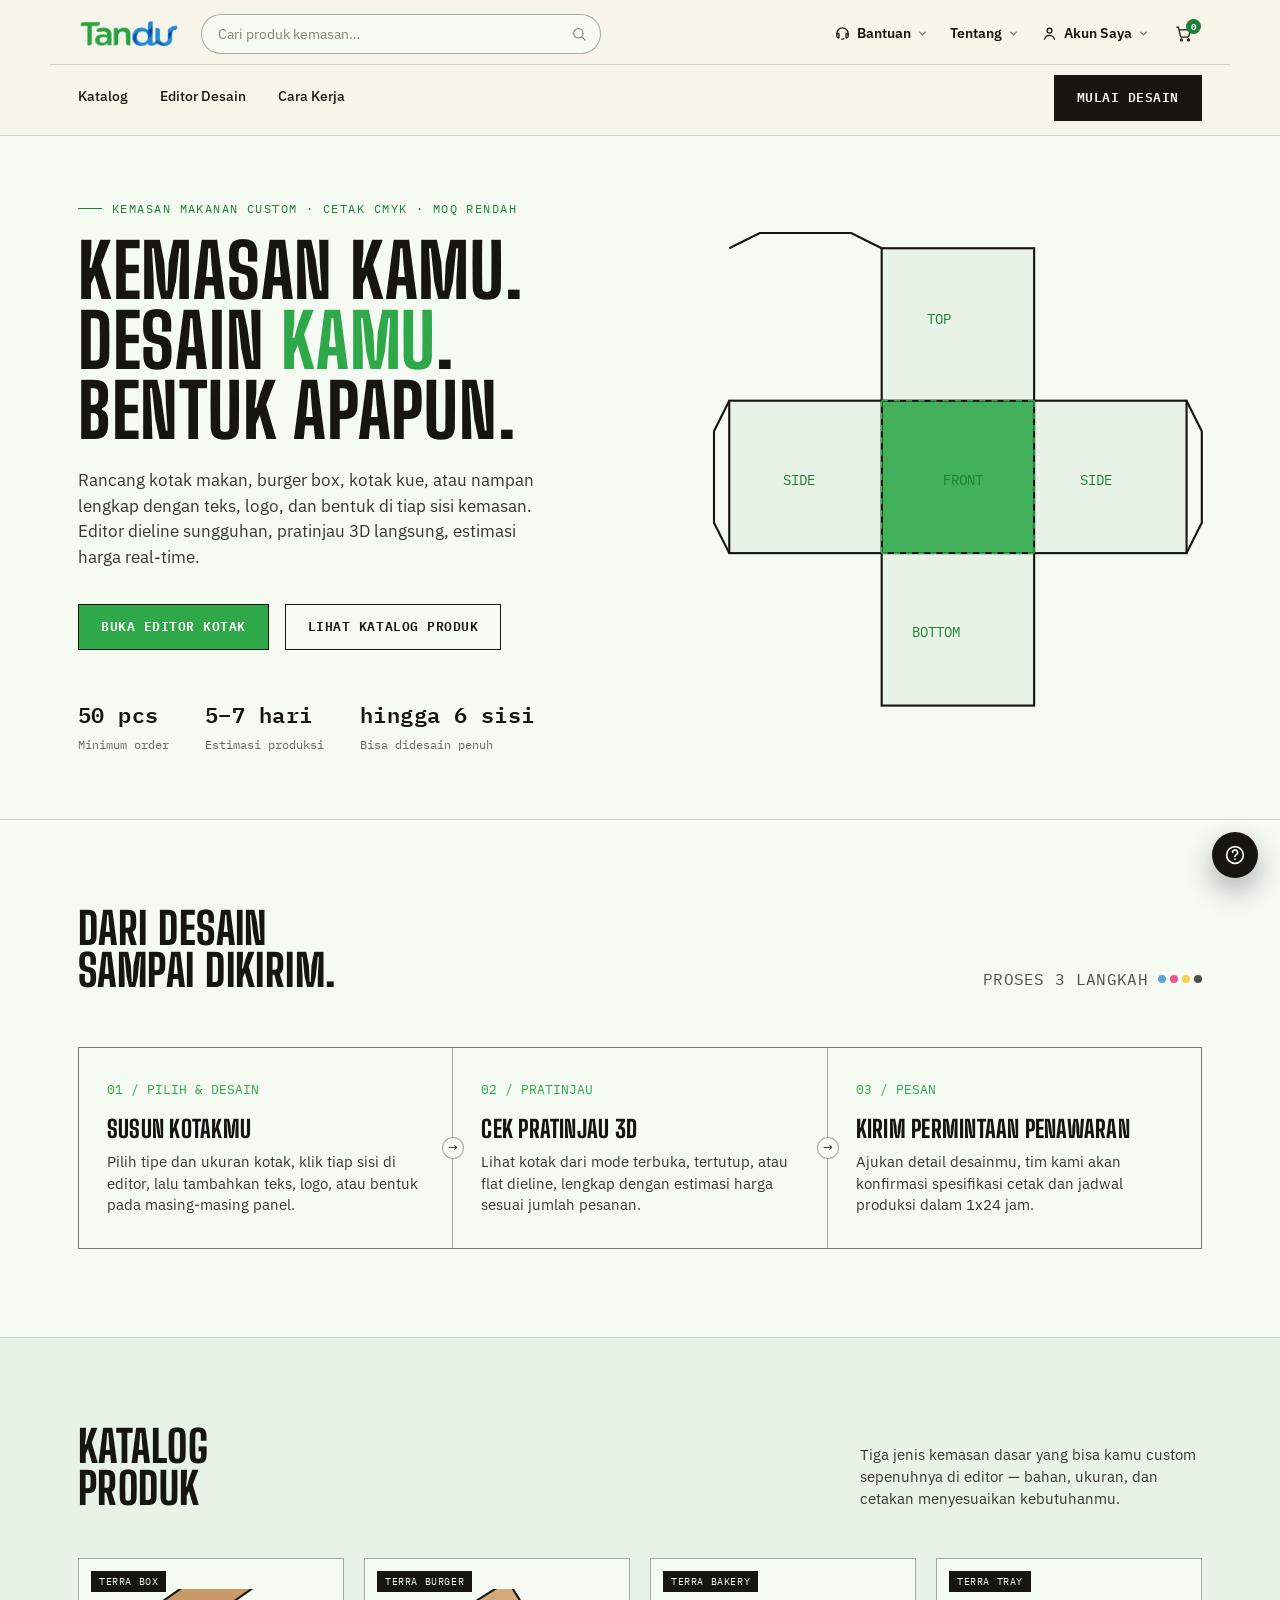
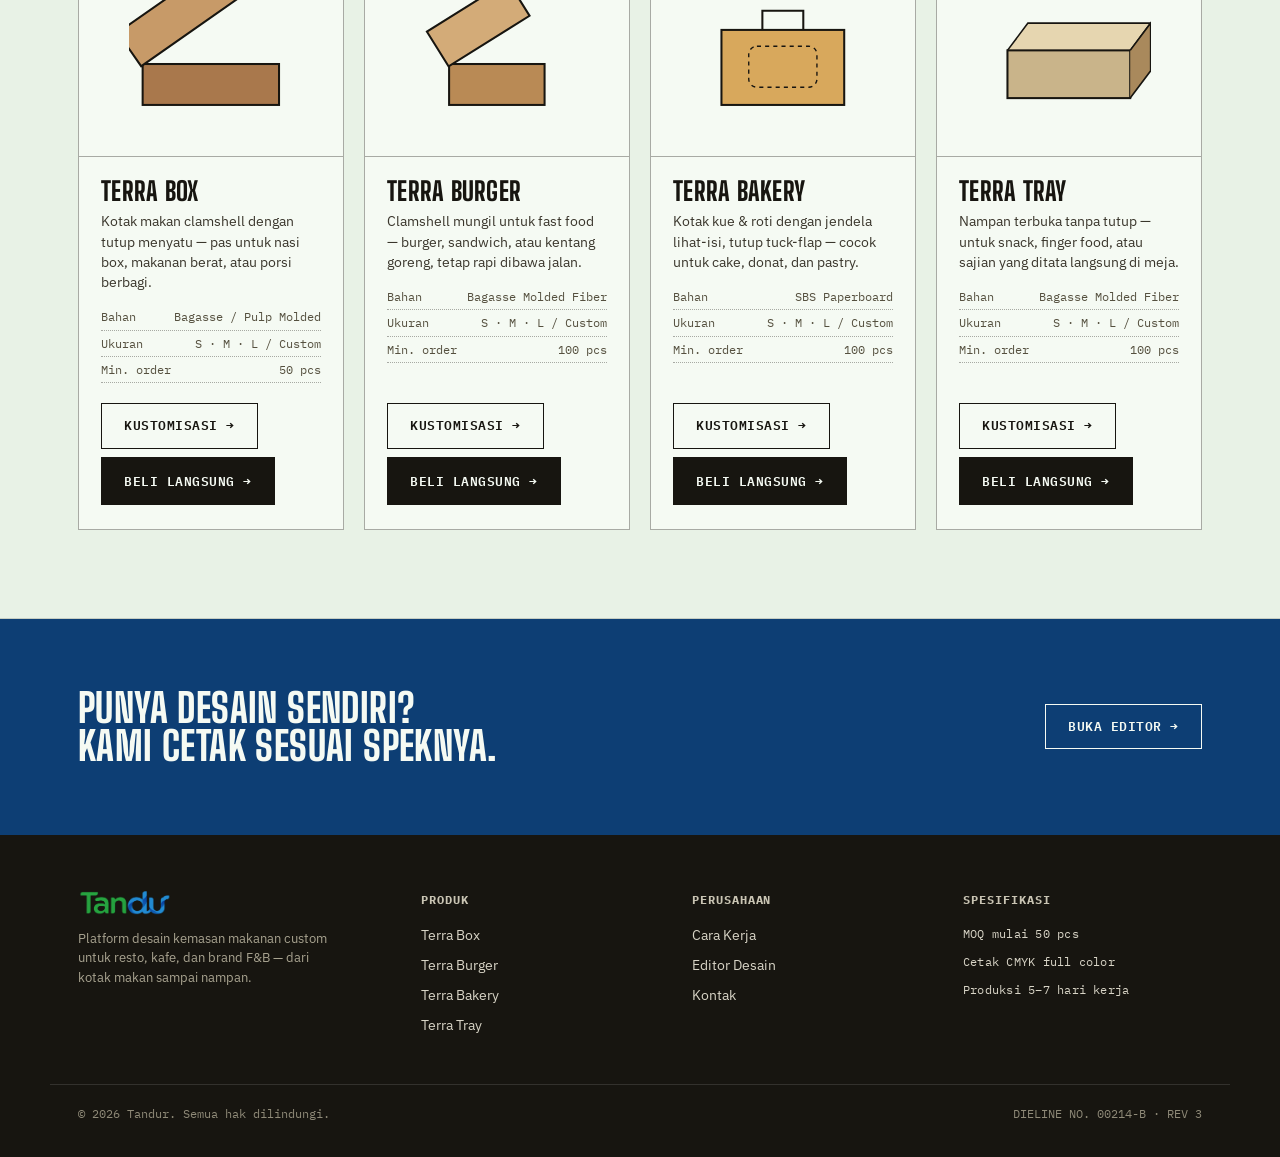
==== commit fc5ce7b6: "1.1.0" ====
--- a/index.html
+++ b/index.html
@@ -114,8 +114,9 @@
         <div class="nav-panel simple" id="navAccountPanel">
           <a href="#" id="navSignIn">Masuk</a>
           <a href="#" id="navSignUp">Daftar Akun</a>
-          <a href="#">Lacak Pesanan</a>
-          <a href="#">Riwayat Desain</a>
+          <a href="profil.html" id="navProfile" style="display:none;">Lihat Profil</a>
+          <a href="lacak-pesanan.html" id="navTrackOrder">Lacak Pesanan</a>
+          <a href="riwayat-desain.html" id="navDesignHistory">Riwayat Desain</a>
           <a href="#" id="navSignOut" style="display:none;">Keluar</a>
         </div>
       </div>
@@ -223,7 +224,10 @@
           <h3>Terra Box</h3>
           <p>Kotak makan clamshell dengan tutup menyatu — pas untuk nasi box, makanan berat, atau porsi berbagi.</p>
           <div class="spec-list"><div><span>Bahan</span><span>Bagasse / Pulp Molded</span></div><div><span>Ukuran</span><span>S · M · L / Custom</span></div><div><span>Min. order</span><span>50 pcs</span></div></div>
-          <a href="editor.html?type=box" class="btn">Kustomisasi →</a>
+          <div class="cat-actions">
+            <a href="editor.html?type=box" class="btn">Kustomisasi →</a>
+            <button type="button" class="btn btn-solid" data-buy="box" data-size="M" data-qty="50">Beli Langsung →</button>
+          </div>
         </div>
       </div>
       <div class="cat-card">
@@ -236,7 +240,10 @@
           <h3>Terra Burger</h3>
           <p>Clamshell mungil untuk fast food — burger, sandwich, atau kentang goreng, tetap rapi dibawa jalan.</p>
           <div class="spec-list"><div><span>Bahan</span><span>Bagasse Molded Fiber</span></div><div><span>Ukuran</span><span>S · M · L / Custom</span></div><div><span>Min. order</span><span>100 pcs</span></div></div>
-          <a href="editor.html?type=burger" class="btn">Kustomisasi →</a>
+          <div class="cat-actions">
+            <a href="editor.html?type=burger" class="btn">Kustomisasi →</a>
+            <button type="button" class="btn btn-solid" data-buy="burger" data-size="M" data-qty="100">Beli Langsung →</button>
+          </div>
         </div>
       </div>
       <div class="cat-card">
@@ -250,7 +257,10 @@
           <h3>Terra Bakery</h3>
           <p>Kotak kue &amp; roti dengan jendela lihat-isi, tutup tuck-flap — cocok untuk cake, donat, dan pastry.</p>
           <div class="spec-list"><div><span>Bahan</span><span>SBS Paperboard</span></div><div><span>Ukuran</span><span>S · M · L / Custom</span></div><div><span>Min. order</span><span>100 pcs</span></div></div>
-          <a href="editor.html?type=bakery" class="btn">Kustomisasi →</a>
+          <div class="cat-actions">
+            <a href="editor.html?type=bakery" class="btn">Kustomisasi →</a>
+            <button type="button" class="btn btn-solid" data-buy="bakery" data-size="M" data-qty="100">Beli Langsung →</button>
+          </div>
         </div>
       </div>
       <div class="cat-card">
@@ -264,7 +274,10 @@
           <h3>Terra Tray</h3>
           <p>Nampan terbuka tanpa tutup — untuk snack, finger food, atau sajian yang ditata langsung di meja.</p>
           <div class="spec-list"><div><span>Bahan</span><span>Bagasse Molded Fiber</span></div><div><span>Ukuran</span><span>S · M · L / Custom</span></div><div><span>Min. order</span><span>100 pcs</span></div></div>
-          <a href="editor.html?type=tray" class="btn">Kustomisasi →</a>
+          <div class="cat-actions">
+            <a href="editor.html?type=tray" class="btn">Kustomisasi →</a>
+            <button type="button" class="btn btn-solid" data-buy="tray" data-size="M" data-qty="100">Beli Langsung →</button>
+          </div>
         </div>
       </div>
     </div>
@@ -291,8 +304,87 @@
   <div class="wrap foot-bottom"><span>© 2026 Tandur. Semua hak dilindungi.</span><span>DIELINE NO. 00214-B · REV 3</span></div>
 </footer>
 
+<div class="checkout-overlay" id="checkoutOverlay">
+  <div class="checkout-modal">
+    <button class="checkout-close" id="checkoutCloseBtn" aria-label="Tutup">×</button>
+    <h3>Detail Pengiriman</h3>
+    <div class="sub">Isi alamat tujuan, lalu konfirmasi untuk mengubah keranjang jadi pesanan.</div>
+    <form id="checkoutForm">
+      <div class="checkout-field">
+        <label>Nama Penerima</label>
+        <input type="text" id="coRecipient" required>
+      </div>
+      <div class="checkout-field">
+        <label>Nomor Telepon</label>
+        <input type="text" id="coPhone" required>
+      </div>
+      <div class="checkout-field">
+        <label>Alamat Lengkap</label>
+        <textarea id="coAddress" required placeholder="Jalan, nomor, kelurahan, kecamatan"></textarea>
+      </div>
+      <div class="checkout-row2">
+        <div class="checkout-field">
+          <label>Kota</label>
+          <input type="text" id="coCity" required>
+        </div>
+        <div class="checkout-field">
+          <label>Kode Pos</label>
+          <input type="text" id="coPostal">
+        </div>
+      </div>
+      <div class="checkout-field">
+        <label>Catatan (opsional)</label>
+        <textarea id="coNotes" placeholder="Instruksi khusus untuk tim produksi/pengiriman"></textarea>
+      </div>
+      <div class="checkout-summary" id="checkoutSummary"></div>
+      <div class="checkout-actions">
+        <button type="button" class="btn" id="checkoutCancelBtn">Batal</button>
+        <button type="submit" class="btn btn-solid" id="checkoutSubmitBtn">Konfirmasi Pesanan</button>
+      </div>
+      <div class="checkout-msg" id="checkoutMsg"></div>
+    </form>
+  </div>
+</div>
+
+<div class="auth-overlay" id="authOverlay">
+  <div class="auth-modal">
+    <button class="auth-close" id="authCloseBtn" aria-label="Tutup">×</button>
+    <div class="auth-tabs">
+      <button type="button" class="auth-tab" id="authTabSignIn" data-tab="signin">Masuk</button>
+      <button type="button" class="auth-tab" id="authTabSignUp" data-tab="signup">Daftar Akun</button>
+    </div>
+    <h3 id="authTitle">Masuk ke Akun Kamu</h3>
+    <div class="sub" id="authSub">Masukkan email kamu, kami akan kirim link masuk — tanpa perlu password.</div>
+    <form id="authForm">
+      <div class="checkout-field">
+        <label>Alamat Email</label>
+        <input type="email" id="authEmail" placeholder="nama@email.com" required>
+      </div>
+      <div class="checkout-actions">
+        <button type="button" class="btn" id="authCancelBtn">Batal</button>
+        <button type="submit" class="btn btn-solid" id="authSubmitBtn">Kirim Link Masuk</button>
+      </div>
+      <div class="checkout-msg" id="authMsg"></div>
+    </form>
+    <div class="auth-note">Dengan melanjutkan, kamu setuju dengan Syarat &amp; Ketentuan serta Kebijakan Privasi Tandur.</div>
+  </div>
+</div>
+
+<div class="confirm-overlay" id="authRequiredOverlay">
+  <div class="confirm-modal">
+    <button class="confirm-close" id="authRequiredCloseBtn" aria-label="Tutup">×</button>
+    <svg class="confirm-icon" viewBox="0 0 24 24" fill="none" stroke="#171510" stroke-width="1.6" stroke-linecap="round" stroke-linejoin="round"><circle cx="12" cy="8" r="3.4"></circle><path d="M5 20c1.2-3.6 4-5.4 7-5.4s5.8 1.8 7 5.4"></path></svg>
+    <h3>Masuk Dulu, Yuk</h3>
+    <p id="authRequiredMsg">Kamu perlu masuk ke akun untuk melanjutkan aksi ini.</p>
+    <div class="confirm-actions">
+      <button type="button" class="btn" id="authRequiredCancelBtn">Batal</button>
+      <button type="button" class="btn btn-solid" id="authRequiredSignInBtn">Masuk Sekarang</button>
+    </div>
+  </div>
+</div>
+
 <script type="module">
-import { supabase, getCurrentUser, signInWithEmail, signOut, getCartItems, removeCartItem, getAllProductSizes } from './supabase-client.js';
+import { supabase, getCurrentUser, signInWithEmail, signOut, getCartItems, removeCartItem, getAllProductSizes, getProfile, checkoutCart, getProductTypeMap, addToCart } from './supabase-client.js';
 
 const rupiah = (n) => 'Rp' + Math.round(n).toLocaleString('id-ID');
 
@@ -367,36 +459,271 @@
   const user = await getCurrentUser();
   const signInLink = document.getElementById('navSignIn');
   const signUpLink = document.getElementById('navSignUp');
+  const profileLink = document.getElementById('navProfile');
   const signOutLink = document.getElementById('navSignOut');
 
   if(user){
+    // sudah login -> sembunyikan Masuk & Daftar Akun, tampilkan Lihat Profil
     signInLink.style.display = 'none';
     signUpLink.style.display = 'none';
+    profileLink.style.display = 'block';
+    profileLink.textContent = `Lihat Profil (${user.email})`;
     signOutLink.style.display = 'block';
-    signOutLink.textContent = `Keluar (${user.email})`;
   } else {
+    // belum login -> tampilkan Masuk & Daftar Akun, sembunyikan Lihat Profil
     signInLink.style.display = 'block';
     signUpLink.style.display = 'block';
+    profileLink.style.display = 'none';
     signOutLink.style.display = 'none';
   }
 
   await refreshCart(user);
 }
 
-document.getElementById('cartCheckoutBtn').addEventListener('click', ()=>{
-  alert('Checkout akan segera hadir — tim kami akan hubungi kamu untuk proses pesanan lebih lanjut.');
+// Lacak Pesanan & Riwayat Desain butuh login dulu.
+// Kalau belum login, alihkan ke alur masuk alih-alih membuka halaman kosong.
+async function requireAuthThenGo(e, url){
+  e.preventDefault();
+  const user = await getCurrentUser();
+  if(!user){
+    openAuthRequired('Masuk dulu ya untuk melihat halaman ini.');
+    return;
+  }
+  window.location.href = url;
+}
+document.getElementById('navTrackOrder').addEventListener('click', (e)=> requireAuthThenGo(e, 'lacak-pesanan.html'));
+document.getElementById('navDesignHistory').addEventListener('click', (e)=> requireAuthThenGo(e, 'riwayat-desain.html'));
+
+/* ---- checkout modal: ubah isi cart_items jadi baris orders ---- */
+const checkoutOverlay = document.getElementById('checkoutOverlay');
+
+async function openCheckout(){
+  const user = await getCurrentUser();
+  if(!user){
+    openAuthRequired('Masuk dulu ya untuk checkout.');
+    return;
+  }
+  const items = await getCartItems();
+  if(items.length === 0){
+    alert('Keranjang kamu masih kosong.');
+    return;
+  }
+
+  // prefill dari profil kalau sudah pernah diisi
+  const profile = await getProfile();
+  document.getElementById('coRecipient').value = profile?.full_name || '';
+  document.getElementById('coPhone').value = profile?.phone || '';
+  document.getElementById('coAddress').value = '';
+  document.getElementById('coCity').value = '';
+  document.getElementById('coPostal').value = '';
+  document.getElementById('coNotes').value = '';
+  document.getElementById('checkoutMsg').textContent = '';
+  document.getElementById('checkoutMsg').className = 'checkout-msg';
+
+  const sizes = await getAllProductSizes();
+  const multiplierFor = (productTypeId, sizeCode) => {
+    const row = sizes.find(s => s.product_type_id === productTypeId && s.size_code === sizeCode);
+    return row ? Number(row.price_multiplier) : 1;
+  };
+  let total = 0;
+  const summaryRows = items.map(item => {
+    const pt = item.product_types;
+    const basePrice = pt ? Number(pt.base_price_per_pcs) : 0;
+    const mult = pt ? multiplierFor(pt.id, item.size_code) : 1;
+    const subtotal = basePrice * mult * item.quantity;
+    total += subtotal;
+    return `<div class="row"><span>${pt ? pt.name : 'Produk'} · ${item.size_code} · ${item.quantity} pcs</span><span>${rupiah(subtotal)}</span></div>`;
+  }).join('');
+  document.getElementById('checkoutSummary').innerHTML = summaryRows + `<div class="row total"><span>Estimasi Total</span><span>${rupiah(total)}</span></div>`;
+
+  checkoutOverlay.classList.add('open');
+}
+
+document.getElementById('cartCheckoutBtn').addEventListener('click', openCheckout);
+
+/* ---- tombol "Beli Langsung" di kartu katalog: buat orang yang tidak
+   butuh kustomisasi desain, langsung tambah ke keranjang dengan ukuran M
+   default (kuantitas = MOQ produk) lalu langsung buka modal checkout,
+   tanpa perlu mampir ke editor. ---- */
+let productTypeMapCache = null;
+async function getProductTypeMapCached(){
+  if(!productTypeMapCache) productTypeMapCache = await getProductTypeMap();
+  return productTypeMapCache;
+}
+
+document.querySelectorAll('[data-buy]').forEach(btn=>{
+  btn.addEventListener('click', async ()=>{
+    const user = await getCurrentUser();
+    if(!user){
+      openAuthRequired('Masuk dulu ya untuk membeli produk ini.');
+      return;
+    }
+
+    const originalLabel = btn.textContent;
+    btn.disabled = true;
+    btn.classList.add('is-loading');
+
+    const typeMap = await getProductTypeMapCached();
+    const productType = typeMap[btn.dataset.buy];
+    const { error } = await addToCart({
+      productTypeId: productType ? productType.id : null,
+      designId: null,
+      sizeCode: btn.dataset.size || 'M',
+      customDimensions: null,
+      quantity: parseInt(btn.dataset.qty, 10) || 1
+    });
+
+    btn.disabled = false;
+    btn.classList.remove('is-loading');
+    btn.textContent = originalLabel;
+
+    if(error){
+      alert('Gagal menambah ke keranjang: ' + error.message);
+      return;
+    }
+
+    await refreshCart(user);
+    openCheckout();
+  });
 });
-
-async function handleSignIn(e){
+document.getElementById('checkoutCloseBtn').addEventListener('click', ()=> checkoutOverlay.classList.remove('open'));
+document.getElementById('checkoutCancelBtn').addEventListener('click', ()=> checkoutOverlay.classList.remove('open'));
+checkoutOverlay.addEventListener('click', (e)=>{ if(e.target === checkoutOverlay) checkoutOverlay.classList.remove('open'); });
+
+document.getElementById('checkoutForm').addEventListener('submit', async (e)=>{
   e.preventDefault();
-  const email = prompt('Masukkan email kamu — kami akan kirim link masuk (tanpa password):');
+  const msg = document.getElementById('checkoutMsg');
+  const submitBtn = document.getElementById('checkoutSubmitBtn');
+  submitBtn.disabled = true;
+  submitBtn.classList.add('is-loading');
+  msg.textContent = '';
+  msg.className = 'checkout-msg';
+
+  const shippingAddress = {
+    recipient: document.getElementById('coRecipient').value.trim(),
+    phone: document.getElementById('coPhone').value.trim(),
+    address: document.getElementById('coAddress').value.trim(),
+    city: document.getElementById('coCity').value.trim(),
+    postal_code: document.getElementById('coPostal').value.trim() || null
+  };
+  const notes = document.getElementById('coNotes').value.trim() || null;
+
+  const { data, error } = await checkoutCart({ shippingAddress, notes });
+
+  submitBtn.disabled = false;
+  submitBtn.classList.remove('is-loading');
+
+  if(error){
+    msg.textContent = 'Gagal checkout: ' + error.message;
+    msg.className = 'checkout-msg error';
+    return;
+  }
+
+  msg.textContent = `✓ ${data.length} pesanan berhasil dibuat. Mengalihkan ke Lacak Pesanan…`;
+  msg.className = 'checkout-msg success';
+  const user = await getCurrentUser();
+  await refreshCart(user);
+  setTimeout(()=>{ window.location.href = 'lacak-pesanan.html'; }, 1200);
+});
+
+/* ---- Modal peringatan: aksi butuh login ---- */
+const authRequiredOverlay = document.getElementById('authRequiredOverlay');
+const authRequiredMsg = document.getElementById('authRequiredMsg');
+
+function openAuthRequired(message){
+  closeAllNavUtils();
+  authRequiredMsg.textContent = message || 'Kamu perlu masuk ke akun untuk melanjutkan aksi ini.';
+  authRequiredOverlay.classList.add('open');
+}
+function closeAuthRequired(){ authRequiredOverlay.classList.remove('open'); }
+
+document.getElementById('authRequiredCloseBtn').addEventListener('click', closeAuthRequired);
+document.getElementById('authRequiredCancelBtn').addEventListener('click', closeAuthRequired);
+document.getElementById('authRequiredSignInBtn').addEventListener('click', ()=>{
+  closeAuthRequired();
+  openAuthModal('signin');
+});
+authRequiredOverlay.addEventListener('click', (e)=>{ if(e.target === authRequiredOverlay) closeAuthRequired(); });
+
+/* ---- Modal Masuk / Daftar ---- */
+const authOverlay = document.getElementById('authOverlay');
+const authForm = document.getElementById('authForm');
+const authEmail = document.getElementById('authEmail');
+const authMsg = document.getElementById('authMsg');
+const authTitle = document.getElementById('authTitle');
+const authSub = document.getElementById('authSub');
+const authSubmitBtn = document.getElementById('authSubmitBtn');
+const authTabSignIn = document.getElementById('authTabSignIn');
+const authTabSignUp = document.getElementById('authTabSignUp');
+
+const AUTH_COPY = {
+  signin: { title: 'Masuk ke Akun Kamu', sub: 'Masukkan email kamu, kami akan kirim link masuk — tanpa perlu password.', submit: 'Kirim Link Masuk' },
+  signup: { title: 'Buat Akun Baru', sub: 'Masukkan email kamu untuk daftar — kami kirim link aktivasi, tanpa perlu password.', submit: 'Kirim Link Daftar' }
+};
+
+function setAuthTab(tab){
+  authTabSignIn.classList.toggle('active', tab === 'signin');
+  authTabSignUp.classList.toggle('active', tab === 'signup');
+  authForm.dataset.tab = tab;
+
+  authTitle.classList.remove('auth-swap');
+  authSub.classList.remove('auth-swap');
+  void authTitle.offsetWidth; // restart animasi fade
+  authTitle.textContent = AUTH_COPY[tab].title;
+  authSub.textContent = AUTH_COPY[tab].sub;
+  authTitle.classList.add('auth-swap');
+  authSub.classList.add('auth-swap');
+
+  authSubmitBtn.textContent = AUTH_COPY[tab].submit;
+  authMsg.textContent = '';
+  authMsg.className = 'checkout-msg';
+}
+
+function openAuthModal(tab){
+  closeAllNavUtils();
+  closeAuthRequired();
+  setAuthTab(tab || 'signin');
+  authEmail.value = '';
+  authOverlay.classList.add('open');
+  setTimeout(()=> authEmail.focus(), 50);
+}
+function closeAuthModal(){ authOverlay.classList.remove('open'); }
+
+authTabSignIn.addEventListener('click', ()=> setAuthTab('signin'));
+authTabSignUp.addEventListener('click', ()=> setAuthTab('signup'));
+document.getElementById('authCloseBtn').addEventListener('click', closeAuthModal);
+document.getElementById('authCancelBtn').addEventListener('click', closeAuthModal);
+authOverlay.addEventListener('click', (e)=>{ if(e.target === authOverlay) closeAuthModal(); });
+document.addEventListener('keydown', (e)=>{
+  if(e.key === 'Escape'){ closeAuthModal(); closeAuthRequired(); }
+});
+
+authForm.addEventListener('submit', async (e)=>{
+  e.preventDefault();
+  const email = authEmail.value.trim();
   if(!email) return;
+
+  authSubmitBtn.disabled = true;
+  authSubmitBtn.classList.add('is-loading');
+  authMsg.textContent = '';
+  authMsg.className = 'checkout-msg';
+
   const { error } = await signInWithEmail(email);
-  alert(error ? 'Gagal mengirim link: ' + error.message : `Link masuk sudah dikirim ke ${email}, cek inbox kamu.`);
-}
-
-document.getElementById('navSignIn').addEventListener('click', handleSignIn);
-document.getElementById('navSignUp').addEventListener('click', handleSignIn);
+
+  authSubmitBtn.disabled = false;
+  authSubmitBtn.classList.remove('is-loading');
+
+  if(error){
+    authMsg.textContent = 'Gagal mengirim link: ' + error.message;
+    authMsg.className = 'checkout-msg error';
+    return;
+  }
+  authMsg.textContent = `✓ Link sudah dikirim ke ${email}. Cek inbox (atau folder spam) kamu.`;
+  authMsg.className = 'checkout-msg success';
+});
+
+document.getElementById('navSignIn').addEventListener('click', (e)=>{ e.preventDefault(); openAuthModal('signin'); });
+document.getElementById('navSignUp').addEventListener('click', (e)=>{ e.preventDefault(); openAuthModal('signup'); });
 document.getElementById('navSignOut').addEventListener('click', async (e)=>{
   e.preventDefault();
   await signOut();
@@ -405,6 +732,18 @@
 
 supabase.auth.onAuthStateChange(()=> refreshAccountUI());
 refreshAccountUI();
+
+// Dibuka lewat link "Masuk" dari halaman lain (mis. editor.html di tab
+// baru) via ?auth=signin / ?auth=signup -> langsung buka modal yang sesuai
+// tanpa perlu klik dua kali. Query string dibersihkan lagi supaya refresh
+// halaman tidak membuka modal berulang.
+const authParam = new URLSearchParams(window.location.search).get('auth');
+if(authParam === 'signin' || authParam === 'signup'){
+  openAuthModal(authParam);
+  const cleanUrl = new URL(window.location.href);
+  cleanUrl.searchParams.delete('auth');
+  window.history.replaceState({}, '', cleanUrl.pathname + cleanUrl.search + cleanUrl.hash);
+}
 
 /* ---- utility nav dropdowns (Bantuan / Tentang / Akun Saya) ---- */
 const NAV_UTIL_IDS = ['navHelp','navAbout','navAccount','navCart'];
--- a/style.css
+++ b/style.css
@@ -77,19 +77,21 @@
   .nav-panel{
     position:absolute; top:calc(100% + 12px); right:0; background:var(--paper); border:1px solid var(--line-strong);
     box-shadow:0 20px 46px rgba(23,21,16,0.2); z-index:120; display:none;
-  }
-  .nav-util.open .nav-panel{ display:block; }
+    opacity:0; transform:translateY(-6px); transition: opacity .16s ease, transform .16s ease;
+  }
+  .nav-util.open .nav-panel{ display:block; animation: navPanelIn .18s ease forwards; }
+  @keyframes navPanelIn{ from{ opacity:0; transform:translateY(-6px); } to{ opacity:1; transform:translateY(0); } }
   /* invisible bridge over the 12px gap so moving the cursor from the
      button down into the panel doesn't drop out of hover in between */
   .nav-panel::before{ content:''; position:absolute; top:-12px; left:0; right:0; height:12px; }
   .nav-panel.simple{ min-width:200px; padding:8px; }
-  .nav-panel.simple a{ display:block; padding:9px 12px; font-size:13.5px; text-decoration:none; color:var(--ink); border-radius:5px; }
-  .nav-panel.simple a:hover{ background:var(--paper-2); }
+  .nav-panel.simple a{ display:block; padding:9px 12px; font-size:13.5px; text-decoration:none; color:var(--ink); border-radius:5px; transition: background .15s ease, padding-left .15s ease; }
+  .nav-panel.simple a:hover{ background:var(--paper-2); padding-left:16px; }
 
   /* hover-to-open on devices with a real pointer; touch/click toggle (.open, set via JS)
      still works everywhere as the fallback for touch devices */
   @media (hover:hover) and (pointer:fine){
-    .nav-util:hover .nav-panel{ display:block; }
+    .nav-util:hover .nav-panel{ display:block; animation: navPanelIn .18s ease forwards; }
     .nav-util:hover .nav-util-btn{ color:var(--kraft-dark); border-color:var(--kraft-dark); }
     .nav-util:hover .nav-util-btn .chev{ transform:rotate(180deg); }
   }
@@ -115,6 +117,98 @@
   .cart-item-remove:disabled{ opacity:0.4; cursor:default; }
   .cart-empty{ display:none; font-size:13px; color:#6b6656; text-align:center; padding:18px 4px; }
   .cart-footer{ display:none; border-top:1px solid var(--line); margin-top:10px; padding-top:10px; }
+
+  /* ---- checkout modal ---- */
+  .checkout-overlay, .auth-overlay, .confirm-overlay{
+    position:fixed; inset:0; background:rgba(23,21,16,0.55); backdrop-filter:blur(0px); -webkit-backdrop-filter:blur(0px);
+    z-index:200; display:flex; align-items:center; justify-content:center; padding:20px;
+    opacity:0; visibility:hidden; pointer-events:none;
+    transition: opacity .28s ease, backdrop-filter .32s ease, -webkit-backdrop-filter .32s ease, visibility 0s linear .28s;
+  }
+  .checkout-overlay.open, .auth-overlay.open, .confirm-overlay.open{
+    opacity:1; visibility:visible; pointer-events:auto; backdrop-filter:blur(6px); -webkit-backdrop-filter:blur(6px);
+    transition: opacity .28s ease, backdrop-filter .32s ease, -webkit-backdrop-filter .32s ease;
+  }
+  .checkout-modal, .auth-modal, .confirm-modal{
+    background:#fff; border-radius:10px; width:100%; max-width:440px; max-height:88vh; overflow-y:auto; padding:26px;
+    transform:translateY(22px) scale(.94); opacity:0;
+    transition: transform .32s cubic-bezier(.22,1,.36,1), opacity .24s ease;
+  }
+  .checkout-overlay.open .checkout-modal,
+  .auth-overlay.open .auth-modal,
+  .confirm-overlay.open .confirm-modal{
+    transform:translateY(0) scale(1); opacity:1;
+    transition: transform .34s cubic-bezier(.22,1,.36,1) .05s, opacity .3s ease .05s;
+  }
+  .checkout-modal h3{ font-size:22px; margin-bottom:4px; }
+  .checkout-modal .sub{ font-size:12.5px; color:#6b6656; margin-bottom:20px; }
+  .checkout-field{ margin-bottom:14px; }
+  .checkout-field label{ display:block; font-size:11.5px; font-family:'IBM Plex Mono',monospace; text-transform:uppercase; letter-spacing:.05em; color:#6b6656; margin-bottom:6px; }
+  .checkout-field input, .checkout-field textarea{ width:100%; padding:10px 12px; border:1px solid var(--line-strong); border-radius:5px; font-family:'IBM Plex Sans',sans-serif; font-size:14px; color:var(--ink); background:var(--paper); transition: border-color .18s ease, box-shadow .18s ease; }
+  .checkout-field input:focus, .checkout-field textarea:focus{ outline:none; border-color:var(--ink); box-shadow:0 0 0 3px rgba(23,21,16,0.08); }
+  .checkout-field textarea{ resize:vertical; min-height:60px; }
+  .checkout-row2{ display:grid; grid-template-columns:1fr 1fr; gap:10px; }
+  .checkout-summary{ background:var(--paper); border:1px solid var(--line); border-radius:6px; padding:12px 14px; margin-bottom:18px; font-size:12.5px; }
+  .checkout-summary .row{ display:flex; justify-content:space-between; padding:3px 0; }
+  .checkout-summary .row.total{ font-weight:700; border-top:1px dashed var(--line-strong); margin-top:6px; padding-top:8px; }
+  .checkout-actions{ display:flex; gap:10px; margin-top:6px; }
+  .checkout-actions .btn{ flex:1; justify-content:center; }
+  .checkout-close, .auth-close, .confirm-close{
+    position:absolute; top:16px; right:16px; background:none; border:none; font-size:20px; cursor:pointer; color:#8f8a78;
+    transition: transform .2s ease, color .2s ease; line-height:1;
+  }
+  .checkout-close:hover, .auth-close:hover, .confirm-close:hover{ color:var(--ink); transform:rotate(90deg); }
+  .checkout-modal, .auth-modal, .confirm-modal{ position:relative; }
+  .checkout-msg{ font-size:12.5px; margin-top:10px; min-height:16px; }
+  .checkout-msg:not(:empty){ animation: msgIn .22s ease; }
+  .checkout-msg.error{ color:#C23B3B; animation: msgShake .32s ease; }
+  .checkout-msg.success{ color:var(--kraft-dark); }
+
+  @keyframes msgIn{ from{ opacity:0; transform:translateY(-4px); } to{ opacity:1; transform:translateY(0); } }
+  @keyframes msgShake{
+    0%, 100%{ transform:translateX(0); }
+    20%{ transform:translateX(-4px); }
+    40%{ transform:translateX(4px); }
+    60%{ transform:translateX(-3px); }
+    80%{ transform:translateX(3px); }
+  }
+
+  /* ---- Modal Masuk / Daftar ---- */
+  .auth-tabs{ display:flex; gap:0; margin-bottom:20px; border-bottom:1px solid var(--line); position:relative; }
+  .auth-tab{ flex:1; text-align:center; padding:10px 0; font-family:'IBM Plex Mono',monospace; font-size:12px; text-transform:uppercase; letter-spacing:.05em; color:#8f8a78; background:none; border:none; cursor:pointer; border-bottom:2px solid transparent; margin-bottom:-1px; transition: color .2s ease, border-color .2s ease; }
+  .auth-tab.active{ color:var(--ink); border-bottom-color:var(--ink); font-weight:600; }
+  .auth-tab:hover:not(.active){ color:var(--ink); }
+  .auth-note{ font-size:11.5px; color:#8f8a78; margin-top:16px; text-align:center; line-height:1.5; }
+  #authTitle, #authSub{ transition: opacity .18s ease; }
+  .auth-swap{ animation: fieldFade .22s ease; }
+  @keyframes fieldFade{ from{ opacity:0; transform:translateY(-3px); } to{ opacity:1; transform:translateY(0); } }
+
+  /* ---- Modal peringatan: butuh login ---- */
+  .confirm-modal{ max-width:380px; text-align:center; padding:32px 26px; }
+  .confirm-icon{ width:48px; height:48px; margin:0 auto 16px; opacity:0.85; }
+  .confirm-overlay.open .confirm-icon{ animation: iconPop .4s cubic-bezier(.22,1,.36,1) .1s both; }
+  @keyframes iconPop{
+    0%{ transform:scale(.5); opacity:0; }
+    60%{ transform:scale(1.12); opacity:1; }
+    100%{ transform:scale(1); opacity:1; }
+  }
+  .confirm-modal h3{ font-size:20px; margin-bottom:8px; }
+  .confirm-modal p{ font-size:13.5px; color:#6b6656; margin-bottom:22px; }
+  .confirm-actions{ display:flex; gap:10px; }
+  .confirm-actions .btn{ flex:1; justify-content:center; transition: background .18s ease, color .18s ease, transform .12s ease; }
+  .confirm-actions .btn:active, .checkout-actions .btn:active, .auth-modal .btn:active{ transform:scale(.97); }
+
+  /* ---- tombol loading (submit sedang mengirim) ---- */
+  .btn.is-loading{ position:relative; color:transparent !important; pointer-events:none; }
+  .btn.is-loading::after{
+    content:''; position:absolute; left:50%; top:50%; width:14px; height:14px; margin:-7px 0 0 -7px;
+    border:2px solid rgba(255,255,255,0.4); border-top-color:#fff; border-radius:50%;
+    animation: btnSpin .6s linear infinite;
+  }
+  .btn-solid.is-loading::after{ border-color:rgba(255,255,255,0.4); border-top-color:#fff; }
+  .btn:not(.btn-solid).is-loading::after{ border-color:rgba(23,21,16,0.25); border-top-color:var(--ink); }
+  @keyframes btnSpin{ to{ transform:rotate(360deg); } }
+
   .cart-total{ display:flex; align-items:center; justify-content:space-between; font-size:13px; font-weight:700; margin-bottom:10px; }
   .cart-total span:last-child{ font-family:'IBM Plex Mono', monospace; }
 
@@ -220,6 +314,8 @@
   .spec-list{ font-family:'IBM Plex Mono',monospace; font-size:11.5px; color:#55503f; display:grid; gap:4px; margin-bottom:20px; }
   .spec-list div{ display:flex; justify-content:space-between; border-bottom:1px dotted var(--line-strong); padding-bottom:4px; }
   .cat-body .btn{ margin-top:auto; align-self:flex-start; }
+  .cat-actions{ margin-top:auto; display:flex; flex-wrap:wrap; gap:8px; }
+  .cat-actions .btn{ margin-top:0; align-self:auto; }
 
   /* ================= EDITOR ================= */
   .editor{ border-bottom:1px solid var(--line); }
@@ -231,6 +327,11 @@
   .enav-title{ flex:1; text-align:left; padding-left:8px; font-size:12px; color:#6b6656; letter-spacing:.06em; text-transform:uppercase; white-space:nowrap; overflow:hidden; text-overflow:ellipsis; }
   .enav-title span{ color:var(--kraft-dark); }
   .enav-right{ display:flex; align-items:center; gap:4px; }
+  .autosave-status{ font-size:11.5px; color:#8f8a78; min-width:78px; text-align:right; margin-right:2px; transition:color .15s; }
+  .autosave-status.saving{ color:#8f8a78; }
+  .autosave-status.saved{ color:#4a7c59; }
+  .autosave-status.error{ color:#C23B3B; }
+  @media (max-width:760px){ .autosave-status{ display:none; } }
 
   .enav-file{ position:relative; margin-left:6px; }
   .enav-file-btn{ display:flex; align-items:center; gap:7px; background:none; border:1px solid transparent; border-radius:6px; padding:8px 12px; font-family:'IBM Plex Sans',sans-serif; font-size:13.5px; font-weight:500; color:var(--ink); cursor:pointer; }
@@ -478,7 +579,37 @@
   .editor-preview{ background:var(--paper); border-left:1px solid var(--line-strong); padding:20px; display:flex; flex-direction:column; }
   .preview-stage{ flex:1; min-height:420px; position:relative; display:flex; align-items:center; justify-content:center;
     background: linear-gradient(var(--line) 1px, transparent 1px) 0 0/24px 24px, linear-gradient(90deg, var(--line) 1px, transparent 1px) 0 0/24px 24px, var(--paper-2);
-    border:1px solid var(--line); perspective:1800px; overflow:hidden; }
+    border:1px solid var(--line); perspective:1800px; overflow:hidden; cursor:grab; touch-action:none; }
+  .preview-stage.is-panning{ cursor:grabbing; }
+  /* .stage-camera carries ONLY pan (translate) + zoom (scale); rotation from drag-to-rotate
+     stays on #box3d itself, so the two controls never fight. preserve-3d is required here or
+     the box's own 3D rotation would flatten to 2D once this wrapper's transform is applied. */
+  .stage-camera{ position:relative; transform-style:preserve-3d; }
+
+  .preview-toolbar{ position:absolute; top:10px; right:10px; z-index:20; display:flex; align-items:center; gap:1px;
+    background:rgba(245,250,243,0.94); border:1px solid var(--line-strong); border-radius:8px; padding:3px; backdrop-filter:blur(4px); }
+  .preview-tool-btn{ width:27px; height:27px; border:none; background:none; border-radius:5px; cursor:pointer; color:var(--ink);
+    font-family:'IBM Plex Mono',monospace; font-size:15px; line-height:1; display:flex; align-items:center; justify-content:center; padding:0; }
+  .preview-tool-btn svg{ width:13px; height:13px; }
+  .preview-tool-btn:hover{ background:var(--paper-2); }
+  .preview-tool-btn:disabled{ opacity:0.32; cursor:default; }
+  .preview-tool-btn:disabled:hover{ background:none; }
+  .preview-tool-btn.active{ background:var(--navy); color:var(--paper); }
+  .preview-zoom-level{ font-family:'IBM Plex Mono',monospace; font-size:10px; color:#6b6656; width:36px; text-align:center; user-select:none; }
+  .preview-tool-sep{ width:1px; height:16px; background:var(--line-strong); margin:0 3px; flex:none; }
+
+  /* enlarged preview: panel lifts out of the grid into a near-fullscreen overlay so the
+     3D box can be inspected up close, without disturbing the rest of the editor layout
+     underneath (it's restored exactly as it was on collapse). */
+  .editor-preview{ position:relative; }
+  .editor-preview.preview-expanded{
+    position:fixed; top:16px; right:16px; bottom:16px; left:16px; z-index:500;
+    border:1px solid var(--line-strong); border-radius:10px; box-shadow:0 24px 64px rgba(23,21,16,0.35);
+  }
+  .editor-preview.preview-expanded::before{
+    content:''; position:fixed; inset:0; z-index:-1; background:rgba(23,21,16,0.45);
+  }
+  body.preview-lock-scroll{ overflow:hidden; }
   /* box3d + each .face's width/height/top/left/transform are set inline by
      JS (updateBox3DGeometry) from the box's real W/D/H in cm, scaled to px —
      that's what keeps the 3D preview in exact proportion to the flat dieline
@@ -490,22 +621,38 @@
      attached at the hinge — matching how the reference photos show it
      propped open — rather than floating apart from the base. */
   .lid-hinge{ position:absolute; inset:0; transform-style:preserve-3d; transition: transform .22s ease; }
-  .face{ position:absolute; overflow:hidden; box-shadow:0 0 0 1px rgba(23,21,16,0.25) inset; transition: width .18s ease, height .18s ease, top .18s ease, left .18s ease, transform .18s ease, clip-path .22s ease, border-radius .22s ease; }
-  /* Box color lives on .face itself (not .face-canvas) so a surface still
-     reads as solid material from both sides when it rotates past 90°
-     (e.g. an open clamshell lid). .face-canvas only holds the user's
-     design elements (text/logo/shapes) and is backface-hidden, so those
-     elements only ever appear on the true exterior print surface — never
-     "showing through" mirrored on the interior side once a panel opens. */
-  .face-canvas{ position:absolute; inset:0; backface-visibility:hidden; -webkit-backface-visibility:hidden; container-type:inline-size; container-name:panel; }
-  .face[data-face="right"]{ filter:brightness(0.8); }
-  .face[data-face="left"]{ filter:brightness(0.8); }
-  .face[data-face="top"]{ filter:brightness(1.15); }
-  .face[data-face="bottom"]{ filter:brightness(0.65); }
+  .face{ position:absolute; overflow:hidden; box-shadow:0 0 0 1px rgba(23,21,16,0.25) inset; transition: width .18s ease, height .18s ease, top .18s ease, left .18s ease, transform .18s ease, clip-path .22s ease, border-radius .22s ease; transform-style:preserve-3d; }
+  /* Every wall is modelled as two separate physical layers rather than one
+     double-sided plane: .face-outer is the true exterior print surface
+     (chosen box color + the user's design elements) and .face-inner is
+     the interior surface — a fixed raw-material tone that is never
+     touched by editing. .face-inner is pre-rotated 180° and both layers
+     are backface-hidden, so whichever one actually faces the camera is
+     the only one painted. The practical effect: once the lid (or, while
+     dragging, any wall) rotates past 90° and you're looking at the
+     inside, you see plain interior material — never the outer artwork
+     mirrored/"showing through". */
+  .face-outer, .face-inner{ position:absolute; inset:0; backface-visibility:hidden; -webkit-backface-visibility:hidden; }
+  .face-outer{ transform: translateZ(0.5px); }
+  .face-inner{ transform: rotateY(180deg) translateZ(0.5px); background:#d9c9a6; }
+  .face-canvas{ position:absolute; inset:0; container-type:inline-size; container-name:panel; }
+  .face[data-face="right"] .face-outer{ filter:brightness(0.8); }
+  .face[data-face="left"] .face-outer{ filter:brightness(0.8); }
+  .face[data-face="top"] .face-outer{ filter:brightness(1.15); }
+  .face[data-face="bottom"] .face-outer{ filter:brightness(0.65); }
+  .face[data-face="right"] .face-inner{ filter:brightness(0.72); }
+  .face[data-face="left"] .face-inner{ filter:brightness(0.72); }
+  .face[data-face="top"] .face-inner{ filter:brightness(0.88); }
+  .face[data-face="bottom"] .face-inner{ filter:brightness(0.6); }
   /* molded-fiber sheen: a soft light-to-shadow wash so a flat printed panel
      still reads as curved/molded pulp rather than flat cut cardboard. */
-  .face::before{ content:''; position:absolute; inset:0; pointer-events:none;
+  .face-outer::before{ content:''; position:absolute; inset:0; pointer-events:none;
     background: linear-gradient(155deg, rgba(255,255,255,0.32) 0%, rgba(255,255,255,0) 32%, rgba(0,0,0,0) 68%, rgba(0,0,0,0.16) 100%); }
+  /* interior gets a duller, shadow-only wash instead of a printed sheen —
+     it reads as raw uncoated material, not a printed surface. */
+  .face-inner::before{ content:''; position:absolute; inset:0; pointer-events:none;
+    background: linear-gradient(155deg, rgba(0,0,0,0.10) 0%, rgba(0,0,0,0) 40%, rgba(0,0,0,0) 68%, rgba(0,0,0,0.24) 100%);
+    box-shadow: inset 0 0 16px rgba(23,21,16,0.30); }
 
   /* ---- Terra Box / Terra Burger: rounded, tapered clamshell ----
      Rim (top edge, y=0) stays full width; base (bottom edge, y=100%) is
@@ -549,7 +696,8 @@
   /* ---- Terra Bakery: paperboard box, stays square-cut — just softened
      corners and no molded sheen, since SBS paperboard is flat and matte. */
   .box3d[data-type="bakery"] .face{ border-radius:3px; }
-  .box3d[data-type="bakery"] .face::before{ background:none; }
+  .box3d[data-type="bakery"] .face-outer::before{ background:none; }
+  .box3d[data-type="bakery"] .face-inner::before{ background:none; box-shadow:none; }
 
   .flap{ position:absolute; width:76px; height:54px; background:var(--paper-2); border:1px solid var(--ink); border-radius:2px 2px 8px 8px; top:-52px; transform-origin:bottom center; opacity:0.92; box-shadow:0 -2px 6px rgba(0,0,0,0.08); transition: width .18s ease, height .18s ease, top .18s ease; }
   .flap.fl{ left:-2px; transform:rotate(-36deg) translateY(-4px); }
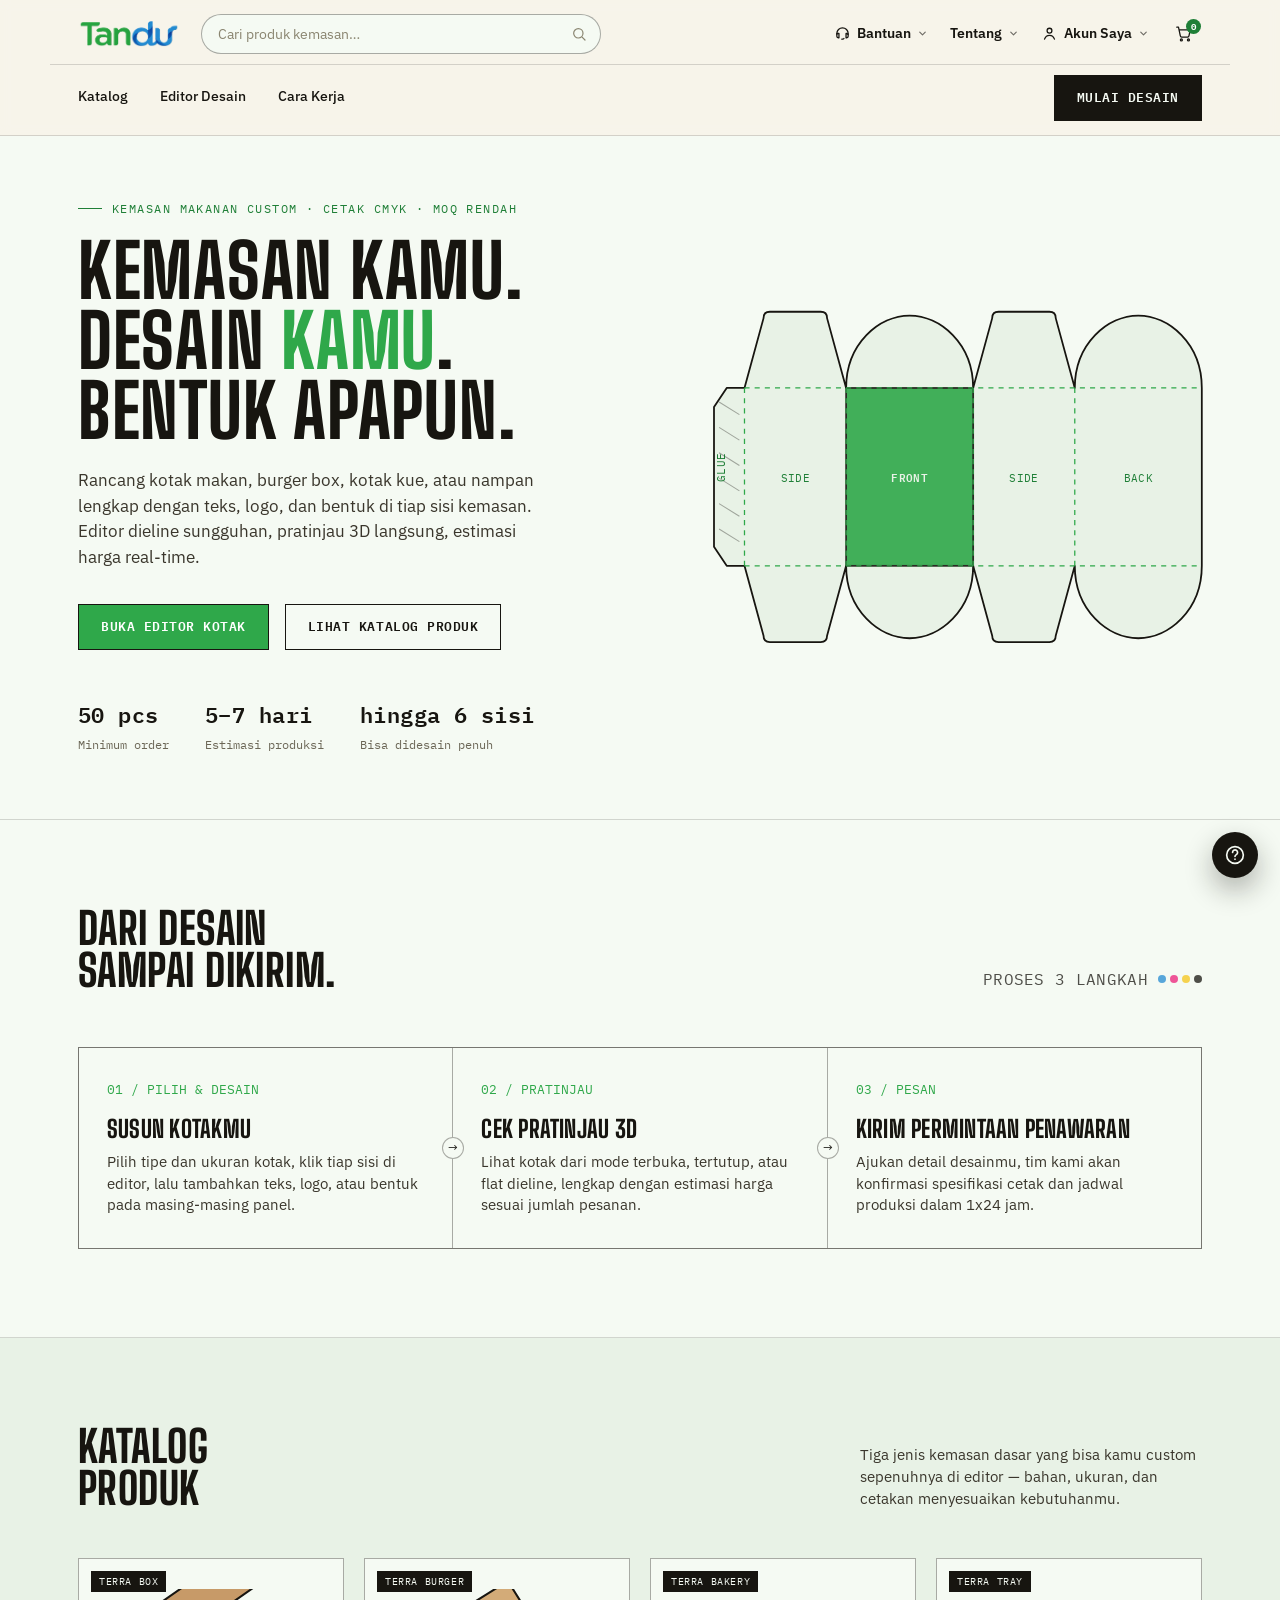
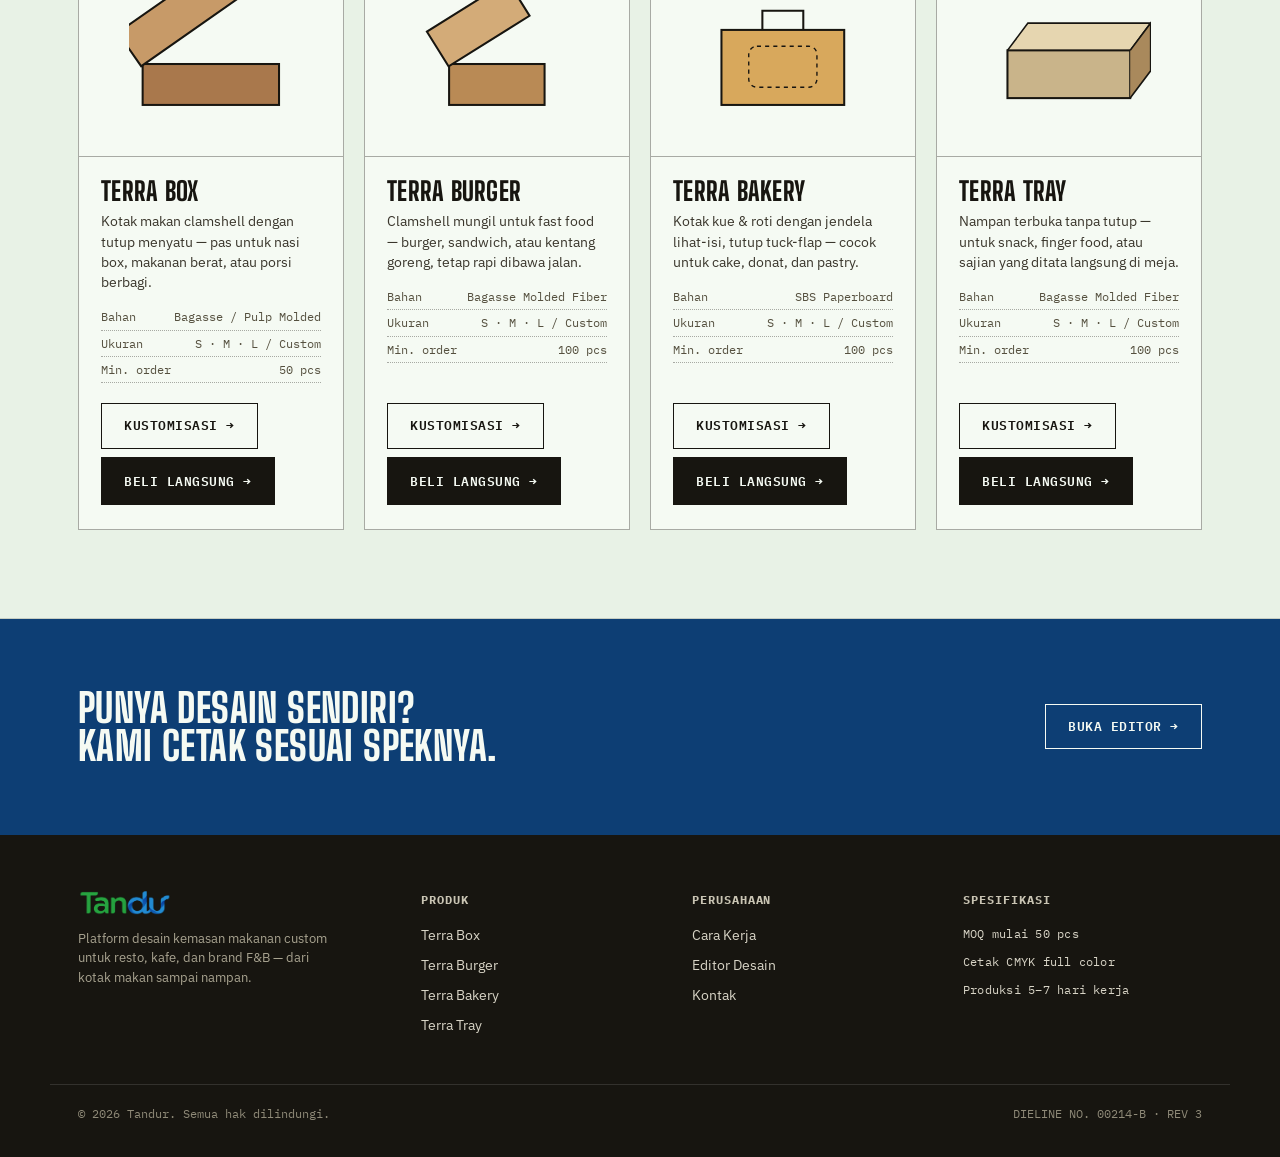
==== commit 153cf3a0: "1.1.1" ====
--- a/index.html
+++ b/index.html
@@ -170,24 +170,43 @@
       </div>
     </div>
     <div class="dieline-stage" aria-hidden="true">
-      <svg viewBox="0 0 320 320">
-        <rect class="die-panel die-front" x="110" y="110" width="100" height="100"></rect>
-        <rect class="die-panel" x="10" y="110" width="100" height="100"></rect>
-        <rect class="die-panel" x="210" y="110" width="100" height="100"></rect>
-        <rect class="die-panel" x="110" y="10" width="100" height="100"></rect>
-        <rect class="die-panel" x="110" y="210" width="100" height="100"></rect>
-        <line class="die-fold" x1="110" y1="110" x2="110" y2="210"></line>
-        <line class="die-fold" x1="210" y1="110" x2="210" y2="210"></line>
-        <line class="die-fold" x1="110" y1="110" x2="210" y2="110"></line>
-        <line class="die-fold" x1="110" y1="210" x2="210" y2="210"></line>
-        <path class="die-cut" d="M10 110 L 0 130 L 0 190 L 10 210" ></path>
-        <path class="die-cut" d="M310 110 L 320 130 L 320 190 L 310 210" ></path>
-        <path class="die-cut" d="M110 10 L 90 0 L 30 0 L 10 10" ></path>
-        <text class="die-label" x="150" y="165">FRONT</text>
-        <text class="die-label" x="45" y="165">SIDE</text>
-        <text class="die-label" x="240" y="165">SIDE</text>
-        <text class="die-label" x="140" y="60">TOP</text>
-        <text class="die-label" x="130" y="265">BOTTOM</text>
+      <svg viewBox="0 0 384 384">
+      <g transform="translate(0,47)">
+        <path class="die-panel die-net" d="
+          M 0,90 L 10,75 L 24,75
+          L 39,20 Q 39,15 44,15 L 84,15 Q 89,15 89,20 L 104,75
+          C 104,40 130,18 154,18 C 178,18 204,40 204,75
+          L 219,20 Q 219,15 224,15 L 264,15 Q 269,15 269,20 L 284,75
+          C 284,40 310,18 334,18 C 358,18 384,40 384,75
+          L 384,215
+          C 384,250 358,272 334,272 C 310,272 284,250 284,215
+          L 269,270 Q 269,275 264,275 L 224,275 Q 219,275 219,270 L 204,215
+          C 204,250 178,272 154,272 C 130,272 104,250 104,215
+          L 89,270 Q 89,275 84,275 L 44,275 Q 39,275 39,270 L 24,215
+          L 10,215 L 0,200 Z"></path>
+
+        <rect class="die-panel die-front" x="104" y="75" width="100" height="140"></rect>
+
+        <line class="die-fold" x1="24" y1="75" x2="24" y2="215"></line>
+        <line class="die-fold" x1="104" y1="75" x2="104" y2="215"></line>
+        <line class="die-fold" x1="204" y1="75" x2="204" y2="215"></line>
+        <line class="die-fold" x1="284" y1="75" x2="284" y2="215"></line>
+        <line class="die-fold" x1="24" y1="75" x2="384" y2="75"></line>
+        <line class="die-fold" x1="24" y1="215" x2="384" y2="215"></line>
+
+        <line class="die-glue-hatch" x1="4" y1="86" x2="20" y2="96"></line>
+        <line class="die-glue-hatch" x1="4" y1="106" x2="20" y2="116"></line>
+        <line class="die-glue-hatch" x1="4" y1="126" x2="20" y2="136"></line>
+        <line class="die-glue-hatch" x1="4" y1="146" x2="20" y2="156"></line>
+        <line class="die-glue-hatch" x1="4" y1="166" x2="20" y2="176"></line>
+        <line class="die-glue-hatch" x1="4" y1="186" x2="20" y2="196"></line>
+
+        <text class="die-label" x="9" y="149" transform="rotate(-90 9 149)">GLUE</text>
+        <text class="die-label" x="64" y="149" text-anchor="middle">SIDE</text>
+        <text class="die-label die-front" x="154" y="149" text-anchor="middle">FRONT</text>
+        <text class="die-label" x="244" y="149" text-anchor="middle">SIDE</text>
+        <text class="die-label" x="334" y="149" text-anchor="middle">BACK</text>
+      </g>
       </svg>
     </div>
   </div>
--- a/style.css
+++ b/style.css
@@ -285,8 +285,11 @@
   .die-panel{ fill:var(--paper-2); stroke:var(--ink); stroke-width:1.4; }
   .die-fold{ stroke:var(--kraft); stroke-width:1; stroke-dasharray:4 4; fill:none; }
   .die-cut{ stroke:var(--ink); stroke-width:1.4; fill:none; }
-  .die-label{ font-family:'IBM Plex Mono',monospace; font-size:9px; fill:var(--kraft-dark); }
+  .die-label{ font-family:'IBM Plex Mono',monospace; font-size:9px; fill:var(--kraft-dark); letter-spacing:.03em; }
   .die-front{ fill: var(--kraft); opacity:0.9; }
+  text.die-front{ fill: var(--paper-2); opacity:1; font-weight:600; }
+  .die-net{ stroke-linejoin:round; }
+  .die-glue-hatch{ stroke:var(--ink); stroke-width:0.8; opacity:0.35; }
 
   .how{ padding:88px 0; border-bottom:1px solid var(--line); }
   .how .head{ display:flex; justify-content:space-between; align-items:flex-end; gap:24px; margin-bottom:56px; flex-wrap:wrap; }
